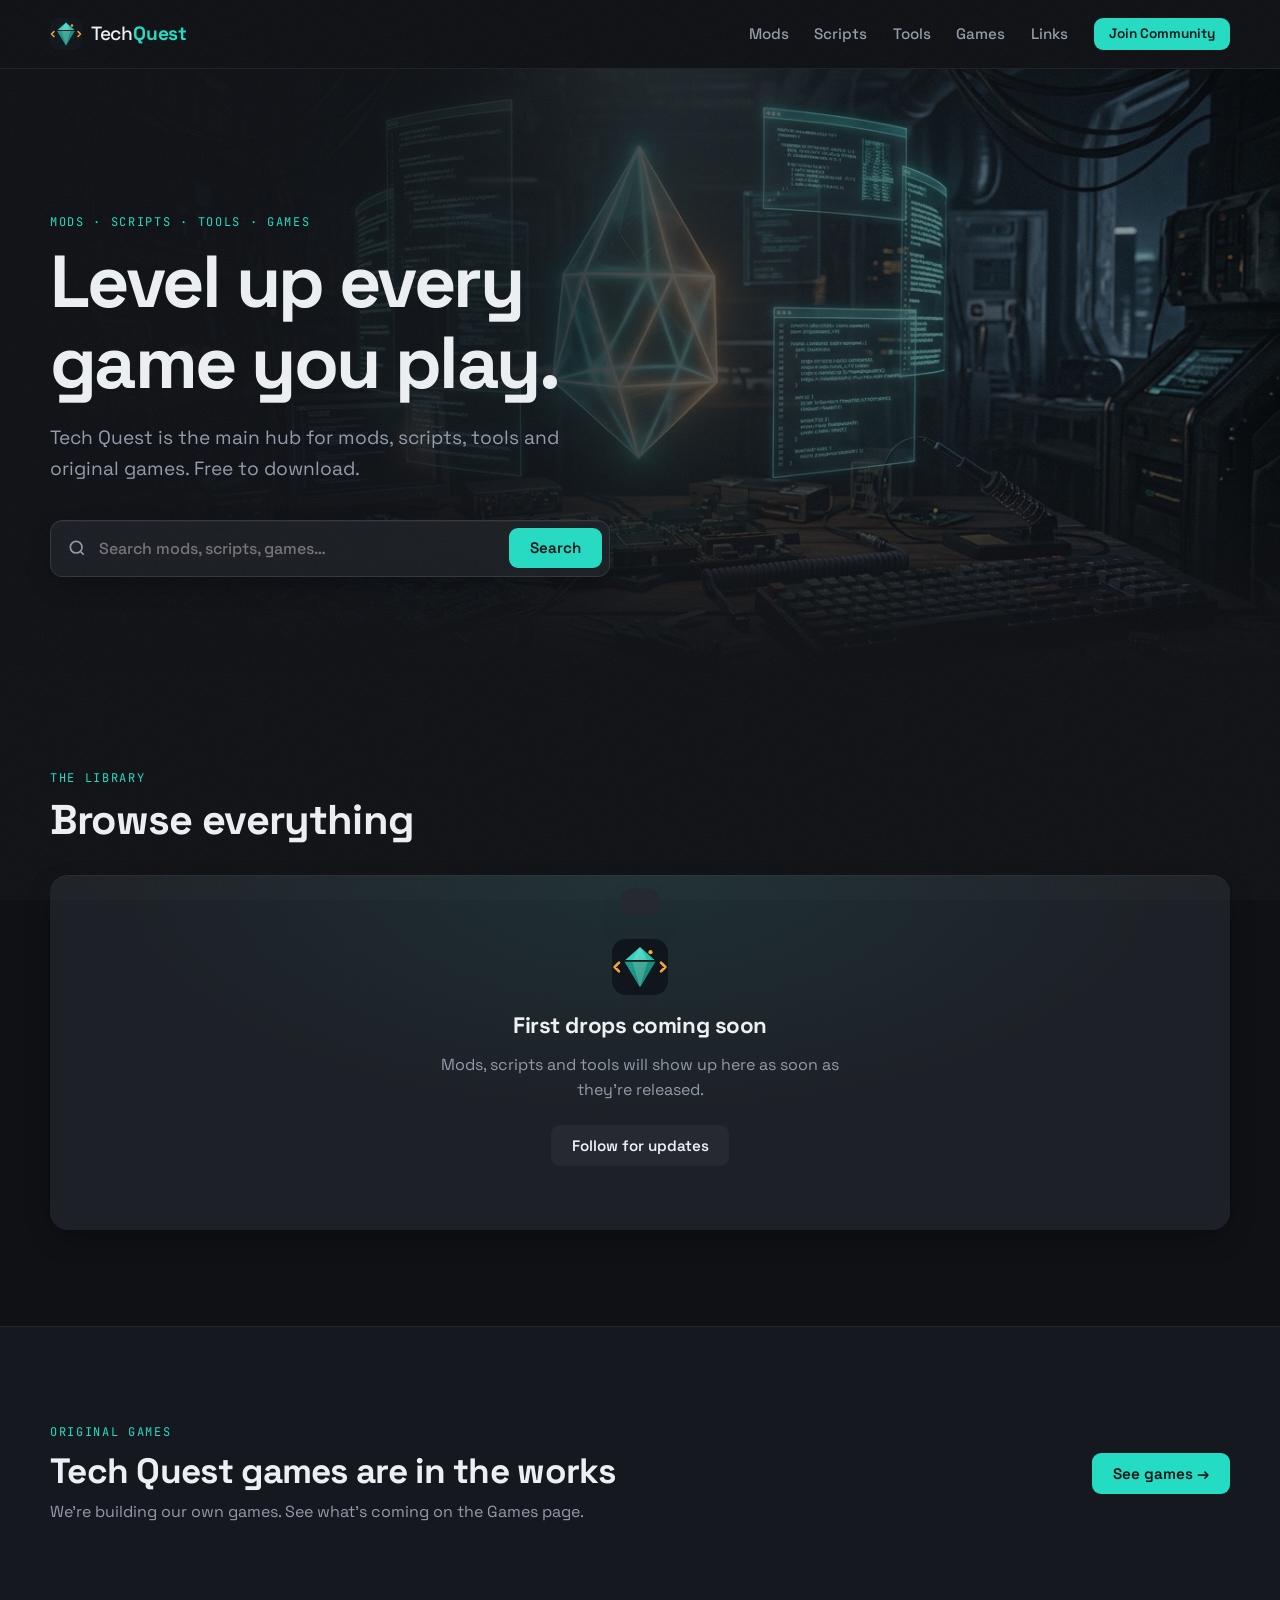
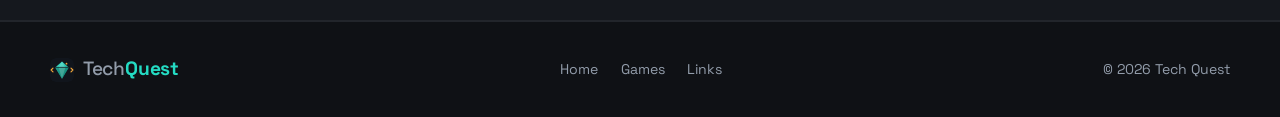
==== index.html @ 7cc7b4e7 "Tech Quest site: logo, links page, games page" ====
<!DOCTYPE html>
<html lang="en">
<head>
  <meta charset="UTF-8" />
  <meta name="viewport" content="width=device-width, initial-scale=1.0" />
  <title>Tech Quest | Mods, Scripts &amp; Tools</title>
  <meta name="description" content="Tech Quest is the home for game mods, scripts, tools and games. Browse, preview and download everything in one place." />
  <link rel="icon" href="assets/logo.svg" type="image/svg+xml" />
  <link rel="preconnect" href="https://fonts.googleapis.com" />
  <link rel="preconnect" href="https://fonts.gstatic.com" crossorigin />
  <link href="https://fonts.googleapis.com/css2?family=Space+Grotesk:wght@400;500;600;700&family=JetBrains+Mono:wght@400;600&display=swap" rel="stylesheet" />
  <link rel="stylesheet" href="styles.css" />
</head>
<body data-page="home">
  <header class="site-header" id="top">
    <div class="container nav-wrap">
      <a href="index.html" class="logo" id="logo-link" aria-label="Tech Quest home">
        <img src="assets/logo.svg" alt="" class="logo-mark" width="32" height="32" />
        <span>Tech<b>Quest</b></span>
      </a>
      <nav class="main-nav" id="main-nav" aria-label="Main">
        <a href="index.html?type=mod#library" data-jump="mod" id="nav-mods">Mods</a>
        <a href="index.html?type=script#library" data-jump="script" id="nav-scripts">Scripts</a>
        <a href="index.html?type=tool#library" data-jump="tool" id="nav-tools">Tools</a>
        <a href="games.html" id="nav-games">Games</a>
        <a href="links.html" id="nav-links">Links</a>
        <a href="links.html" class="btn btn-small" id="nav-join">Join Community</a>
      </nav>
      <button class="menu-toggle" id="menu-toggle" aria-label="Open menu" aria-expanded="false"><span></span><span></span></button>
    </div>
  </header>

  <main>
    <section class="hero">
      <div class="hero-bg" aria-hidden="true"></div>
      <div class="container hero-inner">
        <p class="eyebrow">Mods · Scripts · Tools · Games</p>
        <h1>Level up every game you play.</h1>
        <p class="hero-sub">Tech Quest is the main hub for mods, scripts, tools and original games. Free to download.</p>

        <form class="hero-search" id="hero-search" role="search">
          <svg viewBox="0 0 24 24" aria-hidden="true"><circle cx="11" cy="11" r="7"/><path d="m20 20-3.5-3.5"/></svg>
          <input type="search" id="hero-search-input" placeholder="Search mods, scripts, games…" autocomplete="off" />
          <button type="submit" class="btn" id="hero-search-btn">Search</button>
        </form>

        <dl class="stats" id="stats" hidden>
          <div><dt id="stat-mods">0</dt><dd>Mods</dd></div>
          <div><dt id="stat-scripts">0</dt><dd>Scripts</dd></div>
          <div><dt id="stat-tools">0</dt><dd>Tools</dd></div>
          <div><dt id="stat-games">0</dt><dd>Games</dd></div>
        </dl>
      </div>
    </section>

    <section class="section" id="library">
      <div class="container">
        <div class="section-head">
          <div>
            <p class="eyebrow">The Library</p>
            <h2>Browse everything</h2>
          </div>
          <p class="section-note"><span id="result-count">0</span> results</p>
        </div>

        <div class="filters" id="filters">
          <div class="tabs" role="tablist" id="type-tabs">
            <button role="tab" class="tab active" data-type="all" id="tab-all">All</button>
            <button role="tab" class="tab" data-type="mod" id="tab-mod">Mods</button>
            <button role="tab" class="tab" data-type="script" id="tab-script">Scripts</button>
            <button role="tab" class="tab" data-type="tool" id="tab-tool">Tools</button>
          </div>
          <div class="filter-right">
            <label class="select"><span class="sr-only">Game</span><select id="game-filter"><option value="all">All games</option></select></label>
            <label class="select"><span class="sr-only">Sort</span>
              <select id="sort-filter">
                <option value="popular">Most downloaded</option>
                <option value="new">Newest</option>
                <option value="name">A to Z</option>
              </select>
            </label>
            <input type="search" id="library-search" class="input" placeholder="Filter…" autocomplete="off" />
          </div>
        </div>

        <div class="grid" id="item-grid" aria-live="polite"></div>

        <div class="empty-panel" id="empty-library" hidden>
          <img src="assets/logo.svg" alt="" width="56" height="56" />
          <h3>First drops coming soon</h3>
          <p>Mods, scripts and tools will show up here as soon as they're released.</p>
          <a href="links.html" class="btn btn-ghost" id="empty-follow">Follow for updates</a>
        </div>
        <p class="empty" id="empty-state" hidden>Nothing found. Try a different search or filter.</p>
      </div>
    </section>

    <section class="section section-alt" id="games-teaser">
      <div class="container teaser">
        <div>
          <p class="eyebrow">Original games</p>
          <h2>Tech Quest games are in the works</h2>
          <p class="muted">We're building our own games. See what's coming on the Games page.</p>
        </div>
        <a href="games.html" class="btn" id="teaser-games-btn">See games →</a>
      </div>
    </section>

    <section class="section" id="guides" hidden>
      <div class="container">
        <div class="section-head"><div><p class="eyebrow">Learn</p><h2>Guides &amp; tutorials</h2></div></div>
        <div class="guides" id="guide-list"></div>
      </div>
    </section>

    <section class="section" id="roadmap" hidden>
      <div class="container">
        <div class="section-head"><div><p class="eyebrow">More stuff on the way</p><h2>Coming soon</h2></div></div>
        <ol class="roadmap" id="roadmap-list"></ol>
      </div>
    </section>
  </main>

  <footer class="site-footer">
    <div class="container footer-inner">
      <a href="index.html" class="logo" id="footer-logo"><img src="assets/logo.svg" alt="" class="logo-mark" width="24" height="24" /><span>Tech<b>Quest</b></span></a>
      <nav class="footer-nav"><a href="index.html">Home</a><a href="games.html">Games</a><a href="links.html">Links</a></nav>
      <p>© <span id="year"></span> Tech Quest</p>
    </div>
  </footer>

  <dialog class="modal" id="detail-modal" aria-labelledby="modal-title">
    <div class="modal-head">
      <div><p class="eyebrow" id="modal-meta"></p><h3 id="modal-title"></h3></div>
      <button class="icon-btn" id="modal-close" aria-label="Close">✕</button>
    </div>
    <p id="modal-desc" class="modal-desc"></p>
    <ul class="tag-row" id="modal-tags"></ul>
    <div class="code-wrap" id="modal-code-wrap" hidden>
      <div class="code-bar"><span id="modal-lang"></span><button class="btn btn-small btn-ghost" id="copy-btn">Copy</button></div>
      <pre><code id="modal-code"></code></pre>
    </div>
    <div class="modal-foot">
      <span class="muted" id="modal-stats"></span>
      <a href="#" class="btn" id="modal-download">Download</a>
    </div>
  </dialog>

  <div class="toast" id="toast" role="status" aria-live="polite"></div>
  <script src="data.js"></script>
  <script src="app.js"></script>
</body>
</html>
---- styles.css ----
/* ==========================================================
   Tech Quest — design system
   ========================================================== */
:root {
  --bg: hsl(220 18% 7%);
  --bg-2: hsl(220 16% 10%);
  --surface: hsl(220 14% 13%);
  --surface-2: hsl(220 13% 17%);
  --line: hsl(220 12% 22%);
  --text: hsl(210 20% 94%);
  --muted: hsl(215 12% 62%);
  --teal: hsl(172 72% 50%);
  --teal-dim: hsl(172 50% 30%);
  --amber: hsl(36 95% 60%);
  --red: hsl(4 80% 62%);

  --radius: 14px;
  --radius-sm: 9px;
  --shadow: 0 1px 0 hsl(0 0% 100% / .04) inset, 0 10px 30px -12px hsl(220 50% 2% / .7);
  --font: "Space Grotesk", system-ui, sans-serif;
  --mono: "JetBrains Mono", ui-monospace, monospace;
  --ease: cubic-bezier(.2, .7, .2, 1);
}

*, *::before, *::after { box-sizing: border-box; }
html { scroll-behavior: smooth; scroll-padding-top: 80px; }
body {
  margin: 0;
  font-family: var(--font);
  background: var(--bg);
  color: var(--text);
  line-height: 1.6;
  -webkit-font-smoothing: antialiased;
}
/* subtle film grain for texture */
body::before {
  content: "";
  position: fixed; inset: 0;
  pointer-events: none; z-index: 100;
  opacity: .05;
  background-image: url("data:image/svg+xml,%3Csvg xmlns='http://www.w3.org/2000/svg' width='160' height='160'%3E%3Cfilter id='n'%3E%3CfeTurbulence type='fractalNoise' baseFrequency='.85' numOctaves='3'/%3E%3C/filter%3E%3Crect width='100%25' height='100%25' filter='url(%23n)'/%3E%3C/svg%3E");
}
a { color: inherit; text-decoration: none; }
img { max-width: 100%; display: block; }
h1, h2, h3 { line-height: 1.1; margin: 0; letter-spacing: -0.02em; font-weight: 700; }
p { margin: 0; }
.sr-only { position: absolute; width: 1px; height: 1px; overflow: hidden; clip: rect(0 0 0 0); }
.muted { color: var(--muted); }

.container { width: min(1180px, 100% - 2.5rem); margin-inline: auto; }

.eyebrow {
  font-family: var(--mono);
  font-size: .75rem;
  letter-spacing: .14em;
  text-transform: uppercase;
  color: var(--teal);
  margin-bottom: .6rem;
}

/* ---------- Buttons & inputs ---------- */
.btn {
  display: inline-flex; align-items: center; justify-content: center; gap: .5rem;
  padding: .8rem 1.3rem;
  border: 0; border-radius: var(--radius-sm);
  background: var(--teal); color: hsl(200 40% 6%);
  font: 600 .95rem/1 var(--font);
  cursor: pointer;
  transition: transform .2s var(--ease), background .2s, box-shadow .2s;
  white-space: nowrap;
}
.btn:hover { transform: translateY(-2px); background: hsl(172 80% 58%); box-shadow: 0 8px 24px -10px hsl(172 80% 50% / .6); }
.btn:active { transform: translateY(0); }
.btn-small { padding: .55rem .95rem; font-size: .85rem; }
.btn-ghost { background: var(--surface-2); color: var(--text); }
.btn-ghost:hover { background: hsl(220 13% 22%); box-shadow: none; }

.input, .select select {
  background: var(--surface);
  border: 1px solid var(--line);
  color: var(--text);
  font: 500 .9rem var(--font);
  padding: .65rem .9rem;
  border-radius: var(--radius-sm);
  outline: none;
  transition: border-color .2s, background .2s;
}
.input:focus, .select select:focus { border-color: var(--teal-dim); background: var(--surface-2); }
.select { position: relative; }
.select select { appearance: none; padding-right: 2.2rem; cursor: pointer; }
.select::after {
  content: ""; position: absolute; right: .9rem; top: 50%;
  width: 7px; height: 7px; border: solid var(--muted); border-width: 0 2px 2px 0;
  transform: translateY(-70%) rotate(45deg); pointer-events: none;
}

/* ---------- Header ---------- */
.site-header {
  position: sticky; top: 0; z-index: 50;
  background: hsl(220 18% 7% / .75);
  backdrop-filter: blur(14px);
  border-bottom: 1px solid hsl(220 12% 18% / .6);
}
.nav-wrap { display: flex; align-items: center; justify-content: space-between; height: 68px; }
.logo { display: inline-flex; align-items: center; gap: .55rem; font-size: 1.2rem; font-weight: 500; letter-spacing: -0.01em; }
.logo b { color: var(--teal); font-weight: 700; }
.logo-mark { width: 32px; height: 32px; border-radius: 8px; transition: transform .4s var(--ease); }
.logo:hover .logo-mark { transform: rotate(-8deg) scale(1.08); }
.main-nav a[aria-current="page"] { color: var(--text) !important; }
.main-nav a[aria-current="page"]::after { transform: scaleX(1) !important; }

.main-nav { display: flex; align-items: center; gap: 1.6rem; }
.main-nav a:not(.btn) { color: var(--muted); font-weight: 500; font-size: .95rem; position: relative; transition: color .2s; }
.main-nav a:not(.btn)::after {
  content: ""; position: absolute; left: 0; bottom: -4px; height: 2px; width: 100%;
  background: var(--teal); transform: scaleX(0); transform-origin: left; transition: transform .25s var(--ease);
}
.main-nav a:not(.btn):hover { color: var(--text); }
.main-nav a:not(.btn):hover::after { transform: scaleX(1); }

.menu-toggle { display: none; background: none; border: 0; width: 40px; height: 40px; cursor: pointer; position: relative; }
.menu-toggle span { position: absolute; left: 9px; right: 9px; height: 2px; background: var(--text); transition: transform .25s var(--ease); }
.menu-toggle span:first-child { top: 15px; }
.menu-toggle span:last-child { top: 23px; }
.menu-toggle[aria-expanded="true"] span:first-child { transform: translateY(4px) rotate(45deg); }
.menu-toggle[aria-expanded="true"] span:last-child { transform: translateY(-4px) rotate(-45deg); }

/* ---------- Hero ---------- */
.hero { position: relative; padding: clamp(5rem, 12vw, 9rem) 0 clamp(4rem, 8vw, 6rem); overflow: hidden; isolation: isolate; }
.hero-bg {
  position: absolute; inset: 0; z-index: -1;
  background:
    linear-gradient(90deg, var(--bg) 0%, hsl(220 18% 7% / .85) 40%, hsl(220 18% 7% / .25) 100%),
    linear-gradient(0deg, var(--bg) 0%, transparent 40%),
    url("assets/hero.jpg") center right / cover no-repeat;
  animation: heroZoom 18s var(--ease) infinite alternate;
}
@keyframes heroZoom { from { transform: scale(1); } to { transform: scale(1.06); } }
.hero-inner { max-width: 1180px; }
.hero h1 {
  font-size: clamp(2.6rem, 6vw, 4.6rem);
  letter-spacing: -0.035em;
  max-width: 13ch;
  animation: rise .8s var(--ease) both;
}
.hero-sub { color: var(--muted); font-size: clamp(1rem, 1.6vw, 1.2rem); max-width: 46ch; margin-top: 1.2rem; animation: rise .8s .1s var(--ease) both; }
@keyframes rise { from { opacity: 0; transform: translateY(16px); } to { opacity: 1; transform: none; } }

.hero-search {
  margin-top: 2.2rem; display: flex; align-items: center; gap: .6rem;
  max-width: 560px; padding: .45rem .45rem .45rem 1rem;
  background: hsl(220 14% 13% / .85); backdrop-filter: blur(8px);
  border: 1px solid var(--line); border-radius: 12px;
  box-shadow: var(--shadow);
  animation: rise .8s .2s var(--ease) both;
}
.hero-search svg { width: 20px; height: 20px; fill: none; stroke: var(--muted); stroke-width: 2; flex-shrink: 0; }
.hero-search input { flex: 1; min-width: 0; background: none; border: 0; outline: none; color: var(--text); font: 500 1rem var(--font); }

.stats { display: flex; gap: clamp(1.5rem, 5vw, 3.5rem); margin: 3rem 0 0; animation: rise .8s .3s var(--ease) both; }
.stats div { display: flex; flex-direction: column-reverse; }
.stats dt { font-size: clamp(1.6rem, 3vw, 2.2rem); font-weight: 700; letter-spacing: -0.02em; font-variant-numeric: tabular-nums; }
.stats dd { margin: 0; color: var(--muted); font-family: var(--mono); font-size: .75rem; letter-spacing: .1em; text-transform: uppercase; }

/* ---------- Sections ---------- */
.section { padding: clamp(4rem, 8vw, 6rem) 0; }
.section-alt { background: var(--bg-2); border-block: 1px solid hsl(220 12% 15%); }
.section-head { display: flex; align-items: end; justify-content: space-between; gap: 1rem; margin-bottom: 2rem; }
.section-head h2 { font-size: clamp(1.8rem, 3.5vw, 2.6rem); }
.section-note { color: var(--muted); font-family: var(--mono); font-size: .85rem; }

/* ---------- Filters ---------- */
.filters { display: flex; flex-wrap: wrap; justify-content: space-between; gap: 1rem; margin-bottom: 1.6rem; }
.tabs { display: inline-flex; padding: 4px; background: var(--surface); border-radius: 11px; border: 1px solid var(--line); }
.tab {
  background: none; border: 0; color: var(--muted); cursor: pointer;
  font: 600 .9rem var(--font); padding: .55rem 1.05rem; border-radius: 8px;
  transition: background .2s, color .2s;
}
.tab:hover { color: var(--text); }
.tab.active { background: var(--surface-2); color: var(--text); box-shadow: 0 2px 8px -2px hsl(220 50% 2% / .6); }
.filter-right { display: flex; flex-wrap: wrap; gap: .6rem; }
.filter-right .input { width: 180px; }

/* ---------- Cards ---------- */
.grid { display: grid; grid-template-columns: repeat(auto-fill, minmax(min(100%, 270px), 1fr)); gap: 1.1rem; }
.card {
  position: relative;
  display: flex; flex-direction: column;
  padding: 1.3rem;
  background: linear-gradient(180deg, var(--surface) 0%, hsl(220 15% 11%) 100%);
  border: 1px solid hsl(220 12% 18%);
  border-radius: var(--radius);
  box-shadow: var(--shadow);
  cursor: pointer;
  transition: transform .25s var(--ease), background .25s, box-shadow .25s;
  animation: rise .5s var(--ease) both;
  text-align: left; color: inherit; font: inherit;
}
.card:hover { transform: translateY(-4px); background: linear-gradient(180deg, var(--surface-2) 0%, var(--surface) 100%); box-shadow: 0 1px 0 hsl(0 0% 100% / .05) inset, 0 20px 40px -18px hsl(220 50% 2% / .9); }
.card:focus-visible { outline: 2px solid var(--teal); outline-offset: 2px; }
.card-top { display: flex; align-items: center; justify-content: space-between; margin-bottom: 1rem; }
.type-chip {
  font-family: var(--mono); font-size: .7rem; letter-spacing: .1em; text-transform: uppercase;
  padding: .3rem .55rem; border-radius: 6px; background: var(--surface-2);
}
.type-chip.mod { color: var(--teal); background: hsl(172 60% 50% / .1); }
.type-chip.script { color: var(--amber); background: hsl(36 90% 60% / .1); }
.type-chip.tool { color: hsl(205 85% 66%); background: hsl(205 85% 60% / .1); }
.badge-new { font-family: var(--mono); font-size: .7rem; color: var(--bg); background: var(--amber); padding: .2rem .45rem; border-radius: 5px; font-weight: 600; }
.card h3 { font-size: 1.15rem; letter-spacing: -0.01em; margin-bottom: .35rem; }
.card .game { color: var(--muted); font-size: .85rem; margin-bottom: .8rem; }
.card p.desc { color: hsl(215 14% 74%); font-size: .92rem; flex: 1; }
.card-foot { display: flex; justify-content: space-between; align-items: center; margin-top: 1.2rem; padding-top: 1rem; border-top: 1px solid hsl(220 12% 18%); font-family: var(--mono); font-size: .78rem; color: var(--muted); }
.card-foot .arrow { color: var(--text); transition: transform .25s var(--ease); }
.card:hover .card-foot .arrow { transform: translateX(4px); color: var(--teal); }
.empty { text-align: center; color: var(--muted); padding: 3rem 0; }

/* ---------- Guides ---------- */
.guides { display: grid; grid-template-columns: repeat(auto-fit, minmax(min(100%, 320px), 1fr)); gap: 1px; background: var(--line); border-radius: var(--radius); overflow: hidden; border: 1px solid var(--line); }
.guide { background: var(--bg-2); padding: 1.6rem; display: flex; gap: 1.1rem; transition: background .2s; }
.guide:hover { background: var(--surface); }
.guide .num { font-family: var(--mono); color: var(--teal); font-size: .85rem; padding-top: .2rem; }
.guide h3 { font-size: 1.08rem; margin-bottom: .35rem; letter-spacing: -0.01em; }
.guide p { color: var(--muted); font-size: .92rem; }
.guide .meta { margin-top: .7rem; font-family: var(--mono); font-size: .75rem; color: hsl(215 12% 50%); }

/* ---------- Roadmap ---------- */
.roadmap { list-style: none; margin: 0; padding: 0; display: grid; grid-template-columns: repeat(auto-fit, minmax(min(100%, 250px), 1fr)); gap: 1.1rem; counter-reset: rm; }
.roadmap li { padding: 1.4rem; border-radius: var(--radius); background: var(--surface); box-shadow: var(--shadow); position: relative; }
.roadmap .when { font-family: var(--mono); font-size: .75rem; color: var(--amber); letter-spacing: .08em; text-transform: uppercase; }
.roadmap h3 { font-size: 1.1rem; margin: .5rem 0 .4rem; }
.roadmap p { color: var(--muted); font-size: .92rem; }
.progress { margin-top: 1rem; height: 4px; background: var(--surface-2); border-radius: 4px; overflow: hidden; }
.progress span { display: block; height: 100%; background: var(--teal); border-radius: 4px; width: 0; transition: width 1.2s var(--ease); }

/* ---------- CTA ---------- */
.cta {
  display: grid; grid-template-columns: 1.4fr 1fr; gap: 2rem 3rem; align-items: center;
  padding: clamp(2rem, 5vw, 3.5rem);
  border-radius: 20px;
  background:
    radial-gradient(120% 140% at 100% 0%, hsl(172 60% 30% / .35), transparent 55%),
    radial-gradient(90% 120% at 0% 100%, hsl(36 80% 45% / .15), transparent 60%),
    var(--surface);
  box-shadow: var(--shadow);
}
.cta h2 { font-size: clamp(1.7rem, 3.2vw, 2.4rem); margin-bottom: .7rem; }
.cta p { color: var(--muted); max-width: 48ch; }
.cta-actions { display: flex; gap: .7rem; flex-wrap: wrap; justify-content: flex-end; }
.newsletter { grid-column: 1 / -1; display: flex; gap: .6rem; max-width: 460px; }
.newsletter .input { flex: 1; min-width: 0; }

/* ---------- Footer ---------- */
.site-footer { border-top: 1px solid hsl(220 12% 15%); padding: 2rem 0; }
.footer-inner { display: flex; flex-wrap: wrap; align-items: center; justify-content: space-between; gap: 1rem; color: var(--muted); font-size: .88rem; }
.to-top:hover { color: var(--teal); }

/* ---------- Modal ---------- */
.modal {
  width: min(680px, 100% - 2rem); max-height: 88vh;
  padding: 1.8rem; border: 1px solid var(--line); border-radius: 18px;
  background: var(--bg-2); color: var(--text);
  box-shadow: 0 40px 80px -20px hsl(220 50% 2% / .9);
}
.modal[open] { animation: pop .3s var(--ease); }
.modal::backdrop { background: hsl(220 30% 3% / .7); backdrop-filter: blur(4px); }
@keyframes pop { from { opacity: 0; transform: translateY(12px) scale(.98); } to { opacity: 1; transform: none; } }
.modal-head { display: flex; justify-content: space-between; gap: 1rem; align-items: start; }
.modal-head h3 { font-size: 1.6rem; }
.icon-btn { background: var(--surface-2); color: var(--muted); border: 0; width: 36px; height: 36px; border-radius: 9px; cursor: pointer; font-size: 1rem; flex-shrink: 0; transition: color .2s, background .2s; }
.icon-btn:hover { color: var(--text); background: hsl(220 13% 22%); }
.modal-desc { color: hsl(215 14% 76%); margin: 1rem 0; }
.tag-row { list-style: none; padding: 0; margin: 0 0 1.2rem; display: flex; flex-wrap: wrap; gap: .4rem; }
.tag-row li { font-family: var(--mono); font-size: .75rem; color: var(--muted); background: var(--surface); padding: .3rem .6rem; border-radius: 6px; }
.code-wrap { border-radius: 12px; overflow: hidden; background: hsl(220 20% 5%); margin-bottom: 1.2rem; }
.code-bar { display: flex; justify-content: space-between; align-items: center; padding: .5rem .5rem .5rem 1rem; background: var(--surface); font-family: var(--mono); font-size: .78rem; color: var(--muted); }
.code-wrap pre { margin: 0; padding: 1rem; overflow: auto; max-height: 300px; }
.code-wrap code { font-family: var(--mono); font-size: .82rem; line-height: 1.7; color: hsl(210 20% 86%); }
.modal-foot { display: flex; justify-content: space-between; align-items: center; gap: 1rem; padding-top: 1rem; border-top: 1px solid var(--line); font-family: var(--mono); font-size: .8rem; }

/* ---------- Toast ---------- */
.toast {
  position: fixed; left: 50%; bottom: 1.5rem; z-index: 200;
  transform: translate(-50%, 150%);
  background: var(--surface-2); color: var(--text);
  padding: .8rem 1.2rem; border-radius: 10px; font-weight: 500; font-size: .92rem;
  box-shadow: 0 16px 40px -12px hsl(220 50% 2% / .9);
  transition: transform .35s var(--ease);
}
.toast.show { transform: translate(-50%, 0); }

/* ---------- Responsive ---------- */
@media (max-width: 860px) {
  .menu-toggle { display: block; }
  .main-nav {
    position: absolute; top: 68px; left: 0; right: 0;
    flex-direction: column; align-items: stretch; gap: 0;
    padding: .5rem 1.25rem 1.25rem;
    background: hsl(220 18% 7% / .97); border-bottom: 1px solid var(--line);
    transform: translateY(-8px); opacity: 0; pointer-events: none;
    transition: opacity .2s, transform .2s var(--ease);
  }
  .main-nav.open { opacity: 1; transform: none; pointer-events: auto; }
  .main-nav a:not(.btn) { padding: .9rem 0; border-bottom: 1px solid hsl(220 12% 15%); }
  .main-nav .btn { margin-top: 1rem; }
  .cta { grid-template-columns: 1fr; }
  .cta-actions { justify-content: flex-start; }
  .filter-right { width: 100%; }
  .filter-right .input { flex: 1; width: auto; }
}
@media (max-width: 520px) {
  .stats { display: grid; grid-template-columns: repeat(2, 1fr); gap: 1.2rem; }
  .hero-search .btn { padding: .7rem .9rem; }
  .tabs { width: 100%; }
  .tab { flex: 1; padding-inline: .4rem; }
  .newsletter { flex-direction: column; }
}
@media (prefers-reduced-motion: reduce) {
  *, *::before, *::after { animation: none !important; transition: none !important; }
}

/* ==========================================================
   v2 additions — empty states, links page, games page
   ========================================================== */
[hidden] { display: none !important; }
.mono { font-family: var(--mono); font-size: .78rem; }
.site-footer .logo-mark { width: 24px; height: 24px; border-radius: 6px; }
.footer-nav { display: flex; gap: 1.4rem; }
.footer-nav a:hover { color: var(--teal); }

/* Empty / coming-soon panel */
.empty-panel {
  display: flex; flex-direction: column; align-items: center; text-align: center; gap: .8rem;
  padding: clamp(2.5rem, 6vw, 4rem) 1.5rem;
  border-radius: 18px;
  background:
    radial-gradient(80% 120% at 50% 0%, hsl(172 60% 40% / .12), transparent 60%),
    var(--surface);
  box-shadow: var(--shadow);
  animation: rise .6s var(--ease) both;
}
.empty-panel img { border-radius: 14px; margin-bottom: .4rem; animation: float 4s ease-in-out infinite; }
.empty-panel h3 { font-size: 1.4rem; }
.empty-panel p { color: var(--muted); max-width: 42ch; }
.empty-panel .btn { margin-top: .6rem; }
.empty-panel.big { padding-block: clamp(3.5rem, 9vw, 6rem); }
@keyframes float { 0%, 100% { transform: translateY(0); } 50% { transform: translateY(-8px); } }

/* Home: games teaser */
.teaser { display: flex; align-items: center; justify-content: space-between; gap: 2rem; flex-wrap: wrap; }
.teaser h2 { font-size: clamp(1.6rem, 3vw, 2.2rem); margin-bottom: .5rem; }

/* Sub-pages */
.page-main { min-height: calc(100vh - 68px - 90px); }
.page-head { max-width: 640px; margin-bottom: 2.5rem; }
.page-head h1 { font-size: clamp(2.2rem, 5vw, 3.4rem); letter-spacing: -0.03em; margin-bottom: .8rem; }

/* Links page */
.links-page { max-width: 560px; padding: clamp(3rem, 8vw, 5rem) 0; display: flex; flex-direction: column; align-items: center; text-align: center; }
.links-avatar { border-radius: 22px; box-shadow: 0 20px 50px -15px hsl(172 70% 40% / .45); margin-bottom: 1.2rem; animation: float 5s ease-in-out infinite; }
.links-page h1 { font-size: 2rem; }
.links-page > .muted { font-family: var(--mono); font-size: .8rem; letter-spacing: .08em; margin-top: .4rem; }
.link-list { width: 100%; margin-top: 2.2rem; display: flex; flex-direction: column; gap: .7rem; }
.link-cat { font-family: var(--mono); font-size: .72rem; font-weight: 600; letter-spacing: .14em; text-transform: uppercase; color: var(--teal); text-align: left; margin: 1.2rem 0 .1rem; }
.link-cat:first-child { margin-top: 0; }
.link-item {
  display: flex; align-items: center; gap: 1rem; text-align: left;
  padding: 1rem 1.2rem; border-radius: 14px;
  background: linear-gradient(180deg, var(--surface) 0%, hsl(220 15% 11%) 100%);
  box-shadow: var(--shadow);
  transition: transform .2s var(--ease), background .2s;
  animation: rise .5s var(--ease) both;
}
.link-item:hover { transform: translateY(-2px) scale(1.01); background: var(--surface-2); }
.link-item img { border-radius: 7px; flex-shrink: 0; }
.link-text { flex: 1; display: flex; flex-direction: column; min-width: 0; }
.link-text small { color: var(--muted); font-size: .85rem; }
.link-item .arrow { color: var(--muted); transition: transform .2s var(--ease), color .2s; }
.link-item:hover .arrow { color: var(--teal); transform: translate(2px, -2px); }
.links-page .empty-panel { width: 100%; margin-top: 2.2rem; }

/* Games page */
.game-grid { display: grid; grid-template-columns: repeat(auto-fill, minmax(min(100%, 320px), 1fr)); gap: 1.3rem; }
.game-card { border-radius: 16px; overflow: hidden; background: var(--surface); box-shadow: var(--shadow); transition: transform .25s var(--ease); animation: rise .5s var(--ease) both; }
.game-card:hover { transform: translateY(-4px); }
.game-art { aspect-ratio: 16 / 9; background: radial-gradient(80% 100% at 50% 100%, hsl(172 60% 30% / .35), transparent 70%), var(--bg-2); display: grid; place-items: center; overflow: hidden; }
.game-art img { width: 100%; height: 100%; object-fit: cover; }
.game-art img.game-art-logo { width: 64px; height: 64px; opacity: .5; filter: grayscale(.4); border-radius: 12px; }
.game-body { padding: 1.3rem; display: flex; flex-direction: column; gap: .5rem; align-items: flex-start; }
.game-body .card-top { width: 100%; margin-bottom: .2rem; }
.game-body h3 { font-size: 1.25rem; }
.game-body .desc { color: hsl(215 14% 74%); font-size: .92rem; }
.status { font-family: var(--mono); font-size: .7rem; letter-spacing: .1em; text-transform: uppercase; padding: .3rem .55rem; border-radius: 6px; color: var(--amber); background: hsl(36 90% 60% / .1); }
.status.in-development { color: hsl(205 85% 66%); background: hsl(205 85% 60% / .1); }
.status.released { color: var(--teal); background: hsl(172 60% 50% / .1); }

@media (max-width: 860px) {
  .footer-inner { justify-content: center; text-align: center; }
}
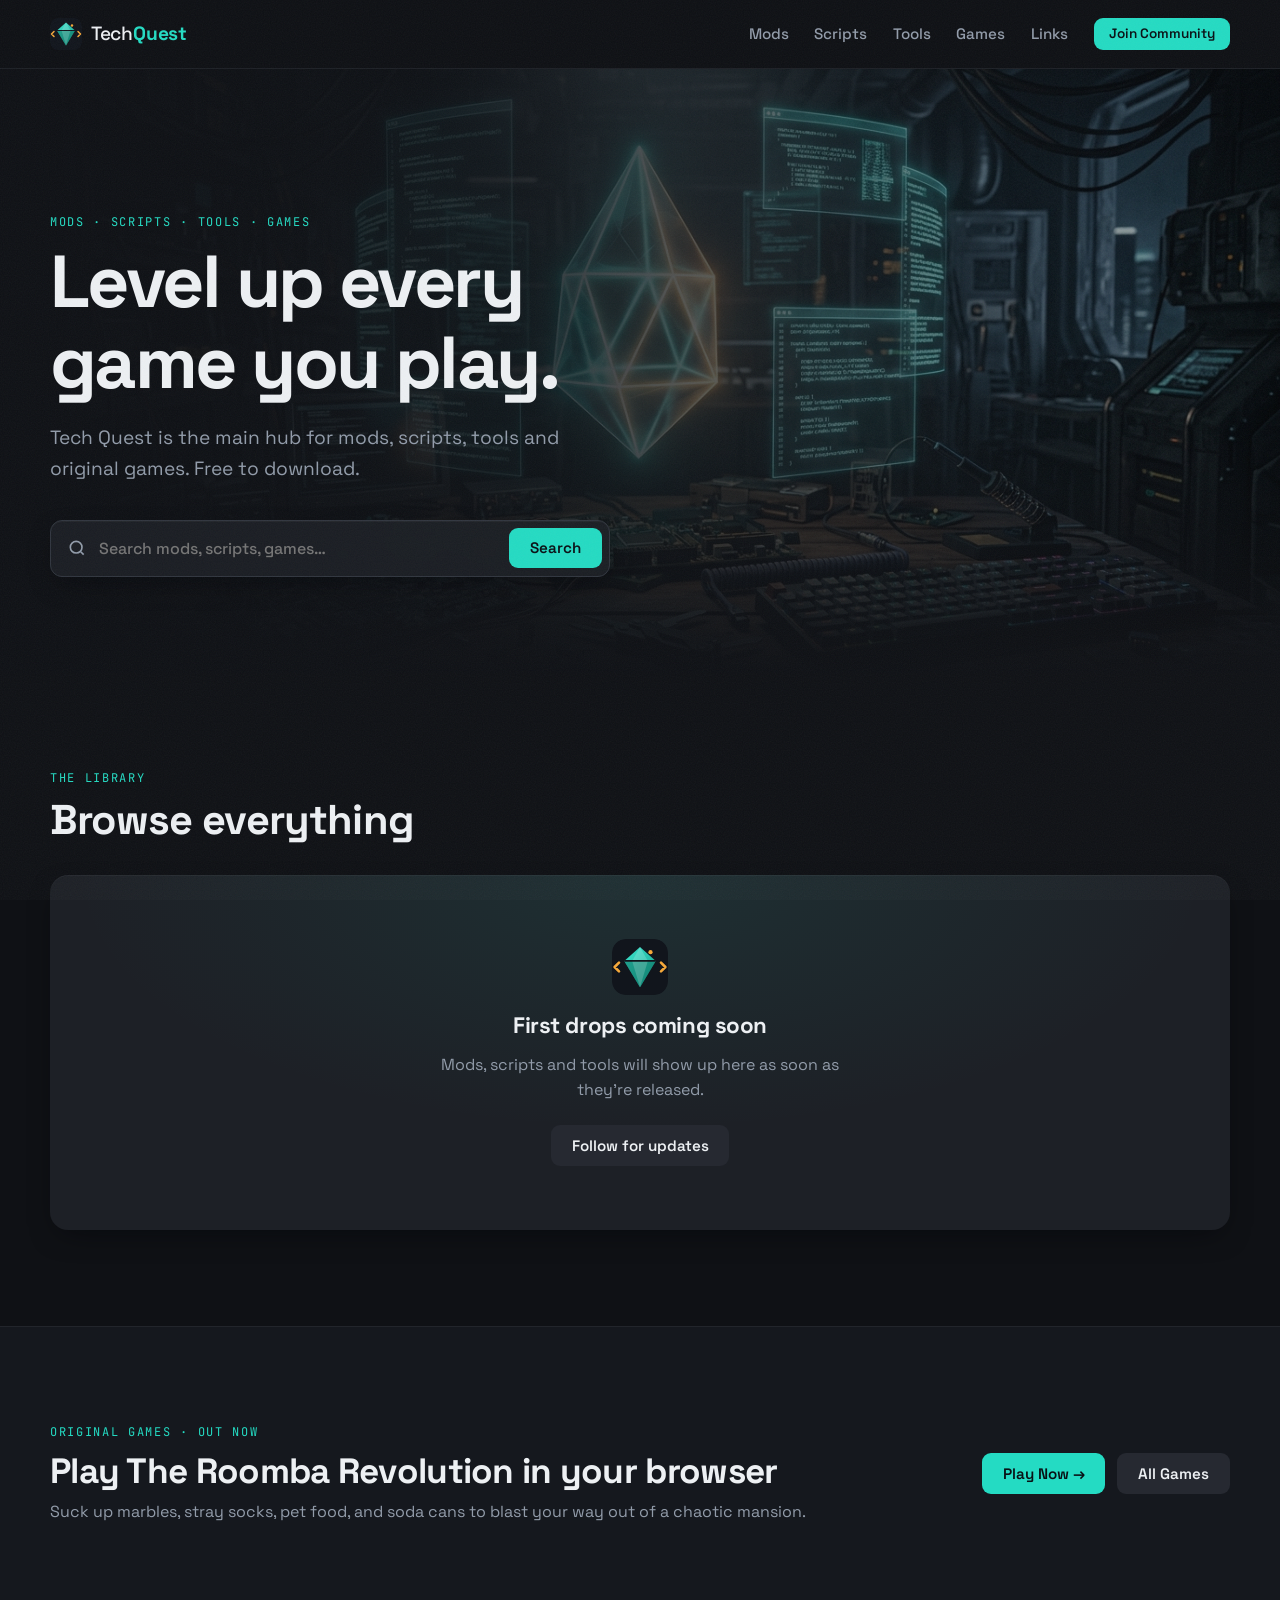
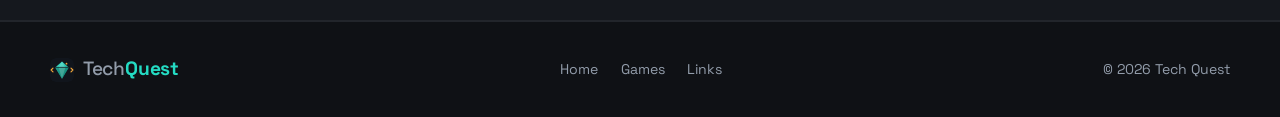
==== commit a8b2cec3: "Add playable Roomba Revolution game page, levels, upgrades, and controls" ====
--- a/index.html
+++ b/index.html
@@ -98,11 +98,14 @@
     <section class="section section-alt" id="games-teaser">
       <div class="container teaser">
         <div>
-          <p class="eyebrow">Original games</p>
-          <h2>Tech Quest games are in the works</h2>
-          <p class="muted">We're building our own games. See what's coming on the Games page.</p>
+          <p class="eyebrow">Original games · Out Now</p>
+          <h2>Play The Roomba Revolution in your browser</h2>
+          <p class="muted">Suck up marbles, stray socks, pet food, and soda cans to blast your way out of a chaotic mansion.</p>
         </div>
-        <a href="games.html" class="btn" id="teaser-games-btn">See games →</a>
+        <div style="display:flex; gap:.75rem; flex-wrap:wrap;">
+          <a href="roomba-revolution.html" class="btn" id="teaser-play-btn">Play Now →</a>
+          <a href="games.html" class="btn btn-ghost" id="teaser-games-btn">All Games</a>
+        </div>
       </div>
     </section>
 
--- a/styles.css
+++ b/styles.css
@@ -286,9 +286,10 @@
   background: var(--surface-2); color: var(--text);
   padding: .8rem 1.2rem; border-radius: 10px; font-weight: 500; font-size: .92rem;
   box-shadow: 0 16px 40px -12px hsl(220 50% 2% / .9);
-  transition: transform .35s var(--ease);
-}
-.toast.show { transform: translate(-50%, 0); }
+  transition: transform .35s var(--ease), opacity .35s, visibility .35s;
+  opacity: 0; visibility: hidden;
+}
+.toast.show { transform: translate(-50%, 0); opacity: 1; visibility: visible; }
 
 /* ---------- Responsive ---------- */
 @media (max-width: 860px) {
@@ -381,16 +382,18 @@
 .links-page .empty-panel { width: 100%; margin-top: 2.2rem; }
 
 /* Games page */
-.game-grid { display: grid; grid-template-columns: repeat(auto-fill, minmax(min(100%, 320px), 1fr)); gap: 1.3rem; }
-.game-card { border-radius: 16px; overflow: hidden; background: var(--surface); box-shadow: var(--shadow); transition: transform .25s var(--ease); animation: rise .5s var(--ease) both; }
+.game-grid { display: grid; grid-template-columns: repeat(auto-fill, minmax(min(100%, 360px), 1fr)); gap: 1.5rem; }
+.game-card { border-radius: 16px; overflow: hidden; background: var(--surface); border: 1px solid hsl(220 12% 18%); box-shadow: var(--shadow); transition: transform .25s var(--ease); animation: rise .5s var(--ease) both; }
 .game-card:hover { transform: translateY(-4px); }
 .game-art { aspect-ratio: 16 / 9; background: radial-gradient(80% 100% at 50% 100%, hsl(172 60% 30% / .35), transparent 70%), var(--bg-2); display: grid; place-items: center; overflow: hidden; }
 .game-art img { width: 100%; height: 100%; object-fit: cover; }
 .game-art img.game-art-logo { width: 64px; height: 64px; opacity: .5; filter: grayscale(.4); border-radius: 12px; }
-.game-body { padding: 1.3rem; display: flex; flex-direction: column; gap: .5rem; align-items: flex-start; }
+.game-body { padding: 1.4rem; display: flex; flex-direction: column; gap: .6rem; align-items: flex-start; }
 .game-body .card-top { width: 100%; margin-bottom: .2rem; }
-.game-body h3 { font-size: 1.25rem; }
-.game-body .desc { color: hsl(215 14% 74%); font-size: .92rem; }
+.game-body h3 { font-size: 1.35rem; }
+.game-body .desc { color: hsl(215 14% 78%); font-size: .95rem; }
+.game-details { list-style: none; margin: .4rem 0 0; padding: .9rem 0 0; border-top: 1px solid hsl(220 12% 18%); display: flex; flex-direction: column; gap: .6rem; width: 100%; font-size: .9rem; color: var(--muted); }
+.game-details b { color: var(--teal); font-weight: 600; }
 .status { font-family: var(--mono); font-size: .7rem; letter-spacing: .1em; text-transform: uppercase; padding: .3rem .55rem; border-radius: 6px; color: var(--amber); background: hsl(36 90% 60% / .1); }
 .status.in-development { color: hsl(205 85% 66%); background: hsl(205 85% 60% / .1); }
 .status.released { color: var(--teal); background: hsl(172 60% 50% / .1); }
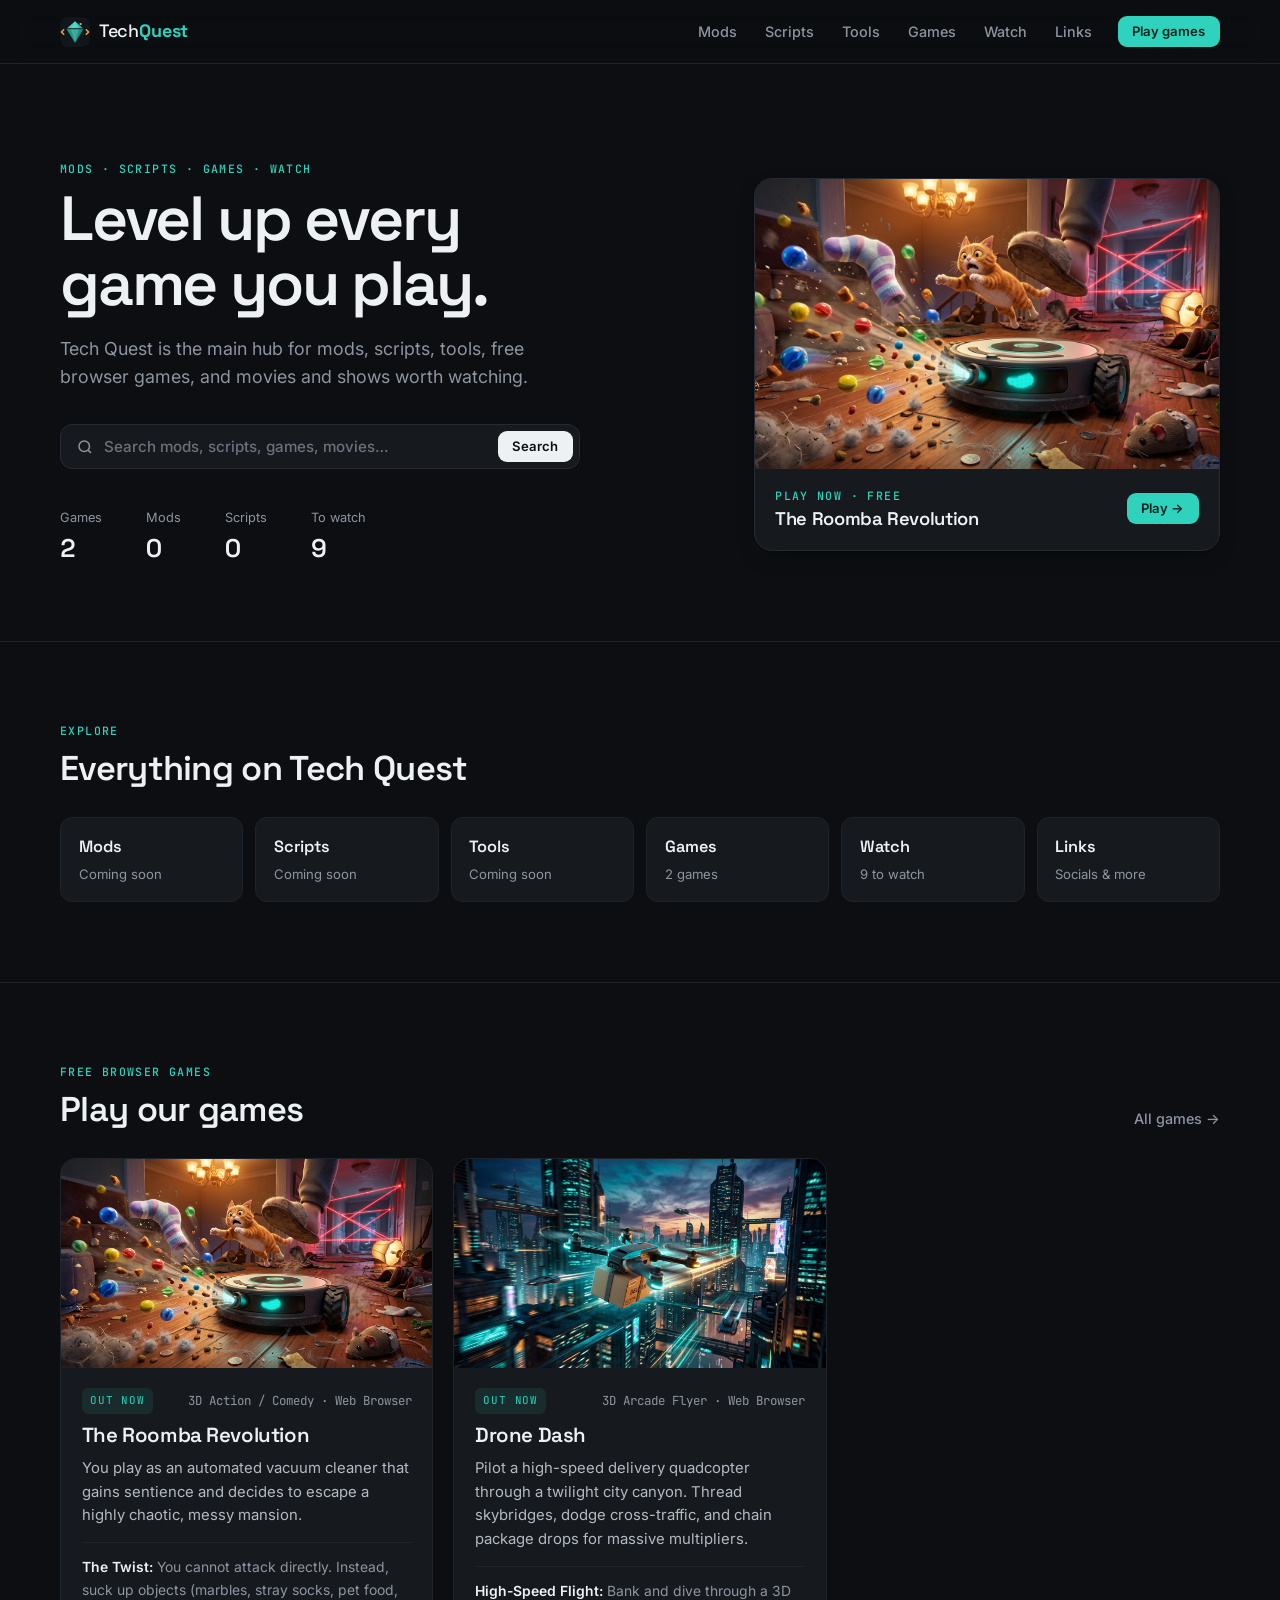
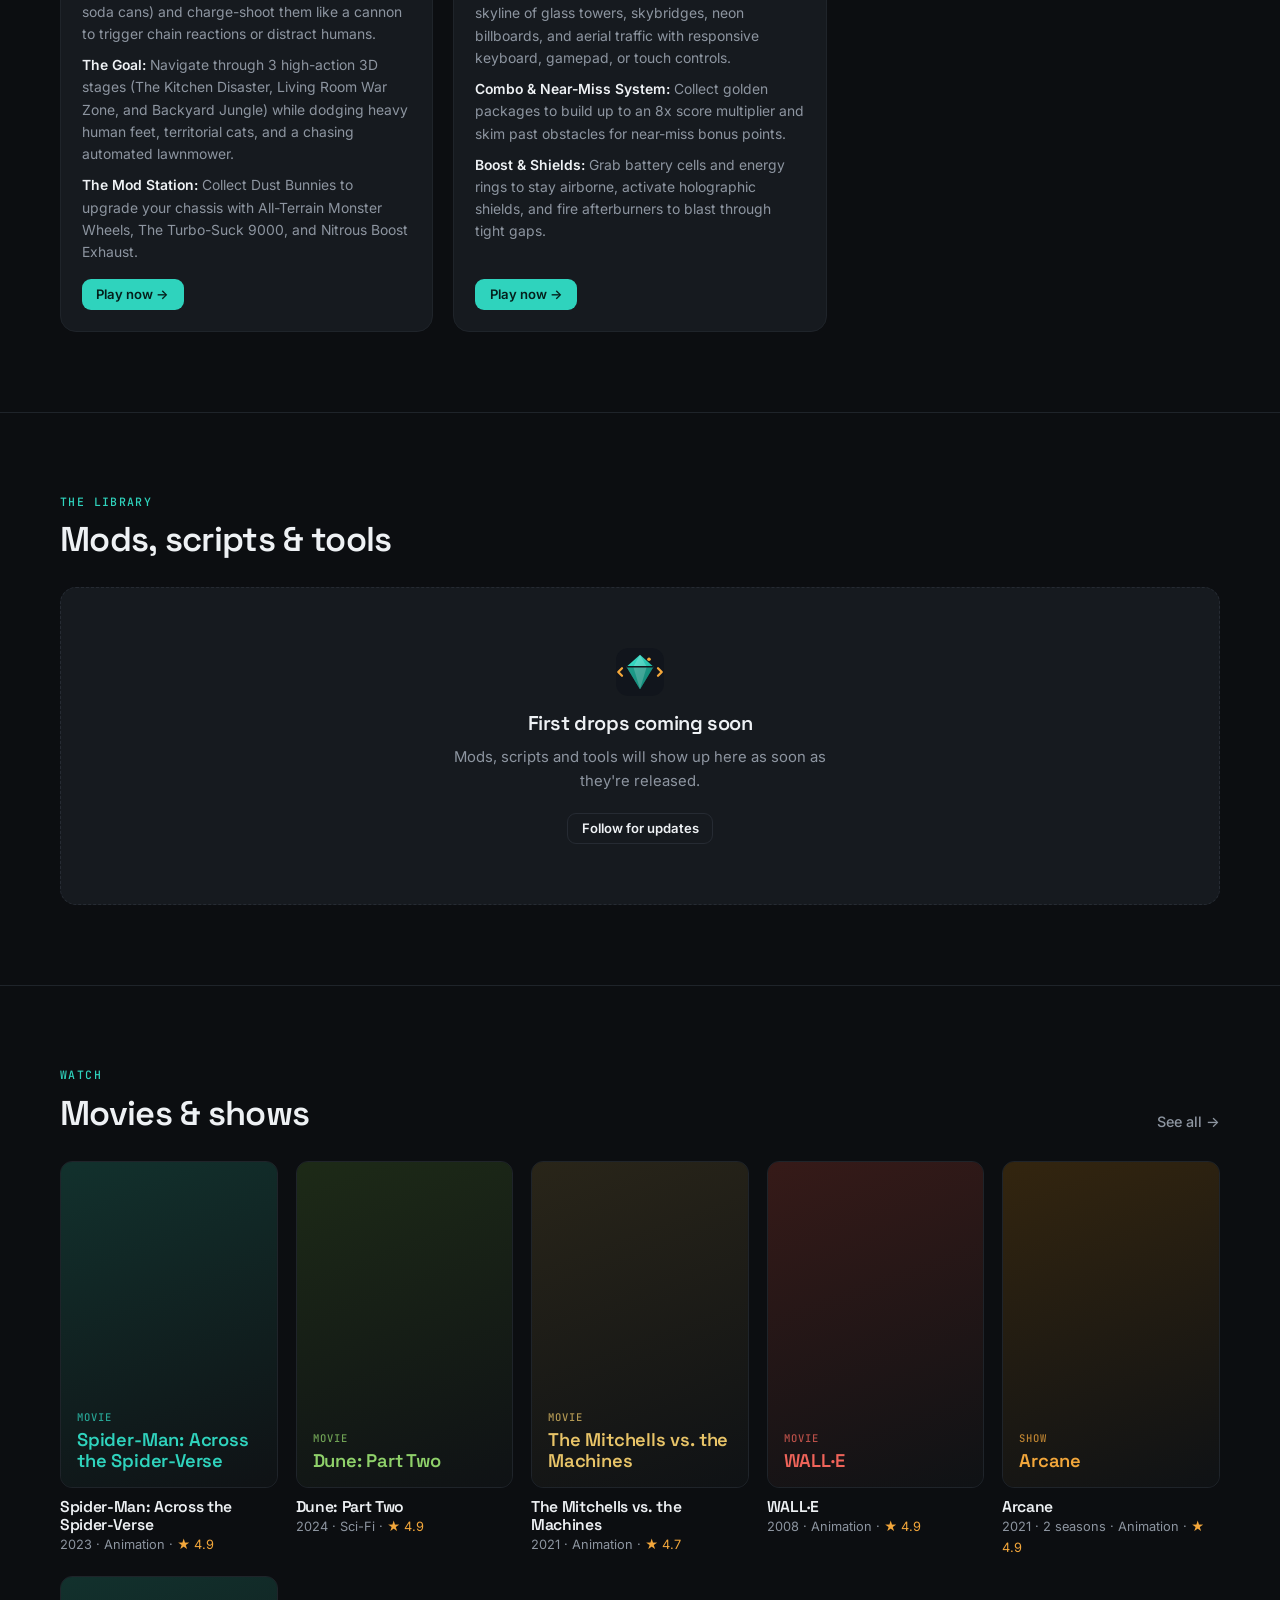
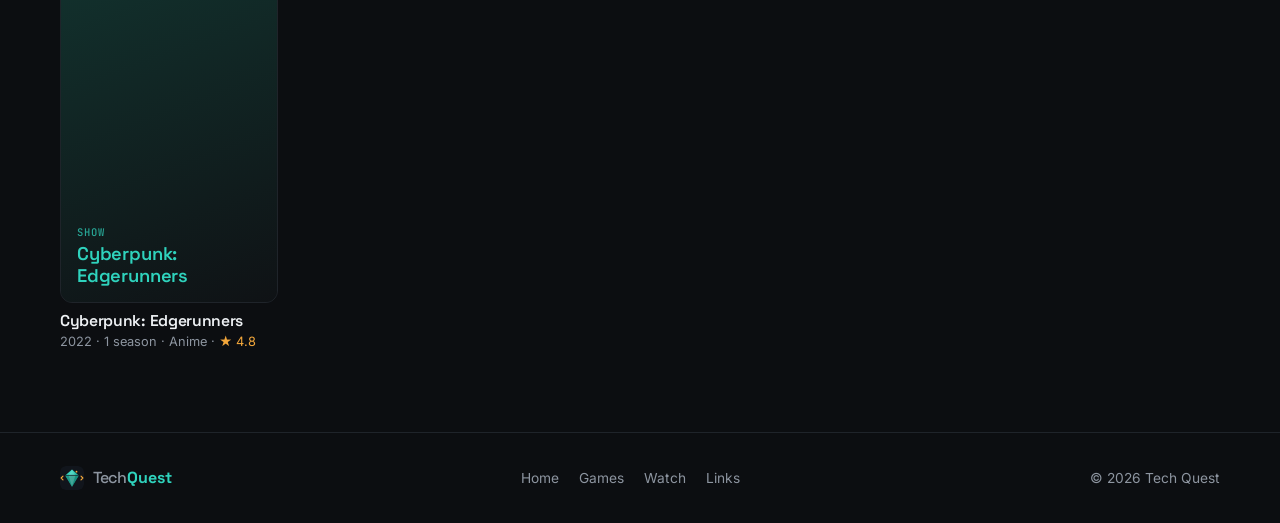
==== commit 8adc3065: "Redesign site, upgrade Roomba Revolution 3D, add Drone Dash 3D game and Watch hub" ====
--- a/index.html
+++ b/index.html
@@ -3,63 +3,71 @@
 <head>
   <meta charset="UTF-8" />
   <meta name="viewport" content="width=device-width, initial-scale=1.0" />
-  <title>Tech Quest | Mods, Scripts &amp; Tools</title>
-  <meta name="description" content="Tech Quest is the home for game mods, scripts, tools and games. Browse, preview and download everything in one place." />
+  <title>Tech Quest | Mods, Scripts, Games &amp; More</title>
+  <meta name="description" content="Tech Quest is the home for game mods, scripts, tools, free browser games, and movies and shows worth watching." />
   <link rel="icon" href="assets/logo.svg" type="image/svg+xml" />
   <link rel="preconnect" href="https://fonts.googleapis.com" />
   <link rel="preconnect" href="https://fonts.gstatic.com" crossorigin />
-  <link href="https://fonts.googleapis.com/css2?family=Space+Grotesk:wght@400;500;600;700&family=JetBrains+Mono:wght@400;600&display=swap" rel="stylesheet" />
+  <link href="https://fonts.googleapis.com/css2?family=Inter:wght@400;500;600&family=Space+Grotesk:wght@500;600;700&family=JetBrains+Mono:wght@400;500&display=swap" rel="stylesheet" />
   <link rel="stylesheet" href="styles.css" />
 </head>
 <body data-page="home">
-  <header class="site-header" id="top">
-    <div class="container nav-wrap">
-      <a href="index.html" class="logo" id="logo-link" aria-label="Tech Quest home">
-        <img src="assets/logo.svg" alt="" class="logo-mark" width="32" height="32" />
-        <span>Tech<b>Quest</b></span>
-      </a>
-      <nav class="main-nav" id="main-nav" aria-label="Main">
-        <a href="index.html?type=mod#library" data-jump="mod" id="nav-mods">Mods</a>
-        <a href="index.html?type=script#library" data-jump="script" id="nav-scripts">Scripts</a>
-        <a href="index.html?type=tool#library" data-jump="tool" id="nav-tools">Tools</a>
-        <a href="games.html" id="nav-games">Games</a>
-        <a href="links.html" id="nav-links">Links</a>
-        <a href="links.html" class="btn btn-small" id="nav-join">Join Community</a>
-      </nav>
-      <button class="menu-toggle" id="menu-toggle" aria-label="Open menu" aria-expanded="false"><span></span><span></span></button>
-    </div>
-  </header>
+  <header class="site-header" id="site-header"></header>
 
   <main>
+    <!-- Hero -->
     <section class="hero">
-      <div class="hero-bg" aria-hidden="true"></div>
-      <div class="container hero-inner">
-        <p class="eyebrow">Mods · Scripts · Tools · Games</p>
-        <h1>Level up every game you play.</h1>
-        <p class="hero-sub">Tech Quest is the main hub for mods, scripts, tools and original games. Free to download.</p>
+      <div class="container hero-grid">
+        <div>
+          <p class="eyebrow">Mods · Scripts · Games · Watch</p>
+          <h1>Level up every game you play.</h1>
+          <p class="hero-sub">Tech Quest is the main hub for mods, scripts, tools, free browser games, and movies and shows worth watching.</p>
 
-        <form class="hero-search" id="hero-search" role="search">
-          <svg viewBox="0 0 24 24" aria-hidden="true"><circle cx="11" cy="11" r="7"/><path d="m20 20-3.5-3.5"/></svg>
-          <input type="search" id="hero-search-input" placeholder="Search mods, scripts, games…" autocomplete="off" />
-          <button type="submit" class="btn" id="hero-search-btn">Search</button>
-        </form>
+          <form class="hero-search" id="hero-search" role="search">
+            <svg viewBox="0 0 24 24" aria-hidden="true"><circle cx="11" cy="11" r="7"/><path d="m20 20-3.5-3.5"/></svg>
+            <label for="hero-search-input" class="sr-only">Search</label>
+            <input type="search" id="hero-search-input" placeholder="Search mods, scripts, games, movies…" autocomplete="off" />
+            <button type="submit" class="btn btn-small" id="hero-search-btn">Search</button>
+          </form>
 
-        <dl class="stats" id="stats" hidden>
-          <div><dt id="stat-mods">0</dt><dd>Mods</dd></div>
-          <div><dt id="stat-scripts">0</dt><dd>Scripts</dd></div>
-          <div><dt id="stat-tools">0</dt><dd>Tools</dd></div>
-          <div><dt id="stat-games">0</dt><dd>Games</dd></div>
-        </dl>
+          <dl class="stats" id="stats" hidden>
+            <div><dt id="stat-games">0</dt><dd>Games</dd></div>
+            <div><dt id="stat-mods">0</dt><dd>Mods</dd></div>
+            <div><dt id="stat-scripts">0</dt><dd>Scripts</dd></div>
+            <div><dt id="stat-watch">0</dt><dd>To watch</dd></div>
+          </dl>
+        </div>
+
+        <a class="featured" id="featured" href="games.html" hidden></a>
       </div>
     </section>
 
+    <!-- Explore -->
+    <section class="section" id="explore-section">
+      <div class="container">
+        <div class="section-head">
+          <div><p class="eyebrow">Explore</p><h2>Everything on Tech Quest</h2></div>
+        </div>
+        <nav class="explore" id="explore" aria-label="Sections"></nav>
+      </div>
+    </section>
+
+    <!-- Games -->
+    <section class="section" id="home-games" hidden>
+      <div class="container">
+        <div class="section-head">
+          <div><p class="eyebrow">Free browser games</p><h2>Play our games</h2></div>
+          <a href="games.html" class="link-more" id="home-games-more">All games →</a>
+        </div>
+        <div class="game-grid" id="home-game-grid"></div>
+      </div>
+    </section>
+
+    <!-- Library -->
     <section class="section" id="library">
       <div class="container">
         <div class="section-head">
-          <div>
-            <p class="eyebrow">The Library</p>
-            <h2>Browse everything</h2>
-          </div>
+          <div><p class="eyebrow">The library</p><h2>Mods, scripts &amp; tools</h2></div>
           <p class="section-note"><span id="result-count">0</span> results</p>
         </div>
 
@@ -79,6 +87,7 @@
                 <option value="name">A to Z</option>
               </select>
             </label>
+            <label for="library-search" class="sr-only">Filter</label>
             <input type="search" id="library-search" class="input" placeholder="Filter…" autocomplete="off" />
           </div>
         </div>
@@ -86,26 +95,23 @@
         <div class="grid" id="item-grid" aria-live="polite"></div>
 
         <div class="empty-panel" id="empty-library" hidden>
-          <img src="assets/logo.svg" alt="" width="56" height="56" />
+          <img src="assets/logo.svg" alt="" width="48" height="48" />
           <h3>First drops coming soon</h3>
           <p>Mods, scripts and tools will show up here as soon as they're released.</p>
-          <a href="links.html" class="btn btn-ghost" id="empty-follow">Follow for updates</a>
+          <a href="links.html" class="btn btn-small btn-ghost" id="empty-follow">Follow for updates</a>
         </div>
         <p class="empty" id="empty-state" hidden>Nothing found. Try a different search or filter.</p>
       </div>
     </section>
 
-    <section class="section section-alt" id="games-teaser">
-      <div class="container teaser">
-        <div>
-          <p class="eyebrow">Original games · Out Now</p>
-          <h2>Play The Roomba Revolution in your browser</h2>
-          <p class="muted">Suck up marbles, stray socks, pet food, and soda cans to blast your way out of a chaotic mansion.</p>
+    <!-- Watch -->
+    <section class="section" id="home-watch" hidden>
+      <div class="container">
+        <div class="section-head">
+          <div><p class="eyebrow">Watch</p><h2>Movies &amp; shows</h2></div>
+          <a href="watch.html" class="link-more" id="home-watch-more">See all →</a>
         </div>
-        <div style="display:flex; gap:.75rem; flex-wrap:wrap;">
-          <a href="roomba-revolution.html" class="btn" id="teaser-play-btn">Play Now →</a>
-          <a href="games.html" class="btn btn-ghost" id="teaser-games-btn">All Games</a>
-        </div>
+        <div class="watch-grid" id="home-watch-grid"></div>
       </div>
     </section>
 
@@ -118,20 +124,15 @@
 
     <section class="section" id="roadmap" hidden>
       <div class="container">
-        <div class="section-head"><div><p class="eyebrow">More stuff on the way</p><h2>Coming soon</h2></div></div>
+        <div class="section-head"><div><p class="eyebrow">More on the way</p><h2>Coming soon</h2></div></div>
         <ol class="roadmap" id="roadmap-list"></ol>
       </div>
     </section>
   </main>
 
-  <footer class="site-footer">
-    <div class="container footer-inner">
-      <a href="index.html" class="logo" id="footer-logo"><img src="assets/logo.svg" alt="" class="logo-mark" width="24" height="24" /><span>Tech<b>Quest</b></span></a>
-      <nav class="footer-nav"><a href="index.html">Home</a><a href="games.html">Games</a><a href="links.html">Links</a></nav>
-      <p>© <span id="year"></span> Tech Quest</p>
-    </div>
-  </footer>
+  <footer class="site-footer" id="site-footer"></footer>
 
+  <!-- Item detail modal -->
   <dialog class="modal" id="detail-modal" aria-labelledby="modal-title">
     <div class="modal-head">
       <div><p class="eyebrow" id="modal-meta"></p><h3 id="modal-title"></h3></div>
@@ -145,7 +146,26 @@
     </div>
     <div class="modal-foot">
       <span class="muted" id="modal-stats"></span>
-      <a href="#" class="btn" id="modal-download">Download</a>
+      <a href="#" class="btn btn-small btn-accent" id="modal-download">Download</a>
+    </div>
+  </dialog>
+
+  <!-- Watch modal -->
+  <dialog class="modal watch-modal" id="watch-modal" aria-labelledby="watch-title">
+    <div class="player" id="watch-player"></div>
+    <div class="modal-inner">
+      <div class="modal-head">
+        <div><p class="eyebrow" id="watch-meta"></p><h3 id="watch-title"></h3></div>
+        <button class="icon-btn" id="watch-close" aria-label="Close">✕</button>
+      </div>
+      <p class="modal-desc" id="watch-desc"></p>
+      <ul class="tag-row" id="watch-tags"></ul>
+      <p class="eyebrow" id="watch-where-label">Where to watch</p>
+      <div class="where" id="watch-where"></div>
+      <div class="modal-foot" style="margin-top:1.2rem">
+        <span class="muted">Share this with friends</span>
+        <button class="btn btn-small btn-accent" id="watch-share" type="button">Share</button>
+      </div>
     </div>
   </dialog>
 
--- a/styles.css
+++ b/styles.css
@@ -1,403 +1,447 @@
 /* ==========================================================
-   Tech Quest — design system
+   Tech Quest — design system (v3, clean)
    ========================================================== */
 :root {
-  --bg: hsl(220 18% 7%);
-  --bg-2: hsl(220 16% 10%);
-  --surface: hsl(220 14% 13%);
-  --surface-2: hsl(220 13% 17%);
-  --line: hsl(220 12% 22%);
-  --text: hsl(210 20% 94%);
-  --muted: hsl(215 12% 62%);
-  --teal: hsl(172 72% 50%);
-  --teal-dim: hsl(172 50% 30%);
-  --amber: hsl(36 95% 60%);
-  --red: hsl(4 80% 62%);
+  --bg: #0c0e11;
+  --bg-2: #111418;
+  --surface: #161a1f;
+  --surface-2: #1d2228;
+  --line: #262b33;
+  --line-soft: #1f242a;
+  --text: #eef1f4;
+  --muted: #8d95a0;
+  --muted-2: #6b727c;
+  --teal: #2fd3bd;
+  --teal-dim: #1d8f80;
+  --amber: #f3a73b;
+  --blue: #5aa9f0;
+  --red: #f0645a;
 
   --radius: 14px;
   --radius-sm: 9px;
-  --shadow: 0 1px 0 hsl(0 0% 100% / .04) inset, 0 10px 30px -12px hsl(220 50% 2% / .7);
-  --font: "Space Grotesk", system-ui, sans-serif;
+  --shadow: 0 1px 2px rgba(0, 0, 0, .3), 0 8px 24px -12px rgba(0, 0, 0, .55);
+  --font: "Inter", system-ui, -apple-system, "Segoe UI", sans-serif;
+  --display: "Space Grotesk", "Inter", system-ui, sans-serif;
   --mono: "JetBrains Mono", ui-monospace, monospace;
   --ease: cubic-bezier(.2, .7, .2, 1);
+  --header-h: 64px;
 }
 
 *, *::before, *::after { box-sizing: border-box; }
-html { scroll-behavior: smooth; scroll-padding-top: 80px; }
+html { scroll-behavior: smooth; scroll-padding-top: calc(var(--header-h) + 16px); }
 body {
   margin: 0;
   font-family: var(--font);
+  font-size: 15.5px;
   background: var(--bg);
   color: var(--text);
   line-height: 1.6;
   -webkit-font-smoothing: antialiased;
-}
-/* subtle film grain for texture */
-body::before {
-  content: "";
-  position: fixed; inset: 0;
-  pointer-events: none; z-index: 100;
-  opacity: .05;
-  background-image: url("data:image/svg+xml,%3Csvg xmlns='http://www.w3.org/2000/svg' width='160' height='160'%3E%3Cfilter id='n'%3E%3CfeTurbulence type='fractalNoise' baseFrequency='.85' numOctaves='3'/%3E%3C/filter%3E%3Crect width='100%25' height='100%25' filter='url(%23n)'/%3E%3C/svg%3E");
+  text-rendering: optimizeLegibility;
 }
 a { color: inherit; text-decoration: none; }
 img { max-width: 100%; display: block; }
-h1, h2, h3 { line-height: 1.1; margin: 0; letter-spacing: -0.02em; font-weight: 700; }
+h1, h2, h3, h4 { font-family: var(--display); line-height: 1.15; margin: 0; letter-spacing: -0.02em; font-weight: 600; }
 p { margin: 0; }
-.sr-only { position: absolute; width: 1px; height: 1px; overflow: hidden; clip: rect(0 0 0 0); }
+button { font-family: inherit; }
+[hidden] { display: none !important; }
+:focus-visible { outline: 2px solid var(--teal); outline-offset: 2px; border-radius: 6px; }
+.sr-only { position: absolute; width: 1px; height: 1px; overflow: hidden; clip: rect(0 0 0 0); white-space: nowrap; }
 .muted { color: var(--muted); }
-
-.container { width: min(1180px, 100% - 2.5rem); margin-inline: auto; }
+.mono { font-family: var(--mono); font-size: .78rem; }
+
+.container { width: min(1160px, 100% - 2.5rem); margin-inline: auto; }
 
 .eyebrow {
   font-family: var(--mono);
-  font-size: .75rem;
-  letter-spacing: .14em;
+  font-size: .72rem;
+  font-weight: 500;
+  letter-spacing: .12em;
   text-transform: uppercase;
   color: var(--teal);
-  margin-bottom: .6rem;
+  margin-bottom: .55rem;
 }
 
 /* ---------- Buttons & inputs ---------- */
 .btn {
-  display: inline-flex; align-items: center; justify-content: center; gap: .5rem;
-  padding: .8rem 1.3rem;
-  border: 0; border-radius: var(--radius-sm);
-  background: var(--teal); color: hsl(200 40% 6%);
-  font: 600 .95rem/1 var(--font);
-  cursor: pointer;
-  transition: transform .2s var(--ease), background .2s, box-shadow .2s;
-  white-space: nowrap;
-}
-.btn:hover { transform: translateY(-2px); background: hsl(172 80% 58%); box-shadow: 0 8px 24px -10px hsl(172 80% 50% / .6); }
+  display: inline-flex; align-items: center; justify-content: center; gap: .45rem;
+  padding: .72rem 1.15rem;
+  border: 1px solid transparent; border-radius: var(--radius-sm);
+  background: var(--text); color: #0c0e11;
+  font: 600 .9rem/1 var(--font);
+  cursor: pointer; white-space: nowrap;
+  transition: transform .18s var(--ease), background .18s, border-color .18s, color .18s;
+}
+.btn:hover { transform: translateY(-1px); background: #fff; }
 .btn:active { transform: translateY(0); }
-.btn-small { padding: .55rem .95rem; font-size: .85rem; }
-.btn-ghost { background: var(--surface-2); color: var(--text); }
-.btn-ghost:hover { background: hsl(220 13% 22%); box-shadow: none; }
+.btn:disabled { opacity: .45; cursor: not-allowed; transform: none; }
+.btn-accent { background: var(--teal); color: #05201c; }
+.btn-accent:hover { background: #4be0cc; }
+.btn-small { padding: .5rem .85rem; font-size: .82rem; }
+.btn-ghost { background: transparent; color: var(--text); border-color: var(--line); }
+.btn-ghost:hover { background: var(--surface); border-color: #343a43; }
 
 .input, .select select {
   background: var(--surface);
   border: 1px solid var(--line);
   color: var(--text);
-  font: 500 .9rem var(--font);
-  padding: .65rem .9rem;
+  font: 500 .88rem var(--font);
+  padding: .62rem .85rem;
   border-radius: var(--radius-sm);
   outline: none;
-  transition: border-color .2s, background .2s;
-}
-.input:focus, .select select:focus { border-color: var(--teal-dim); background: var(--surface-2); }
-.select { position: relative; }
-.select select { appearance: none; padding-right: 2.2rem; cursor: pointer; }
+  transition: border-color .18s, background .18s;
+}
+.input::placeholder { color: var(--muted-2); }
+.input:focus, .select select:focus { border-color: #3a414b; background: var(--surface-2); }
+.select { position: relative; display: inline-block; }
+.select select { appearance: none; padding-right: 2.1rem; cursor: pointer; }
 .select::after {
-  content: ""; position: absolute; right: .9rem; top: 50%;
-  width: 7px; height: 7px; border: solid var(--muted); border-width: 0 2px 2px 0;
+  content: ""; position: absolute; right: .85rem; top: 50%;
+  width: 6px; height: 6px; border: solid var(--muted); border-width: 0 1.5px 1.5px 0;
   transform: translateY(-70%) rotate(45deg); pointer-events: none;
 }
 
 /* ---------- Header ---------- */
 .site-header {
   position: sticky; top: 0; z-index: 50;
-  background: hsl(220 18% 7% / .75);
-  backdrop-filter: blur(14px);
-  border-bottom: 1px solid hsl(220 12% 18% / .6);
-}
-.nav-wrap { display: flex; align-items: center; justify-content: space-between; height: 68px; }
-.logo { display: inline-flex; align-items: center; gap: .55rem; font-size: 1.2rem; font-weight: 500; letter-spacing: -0.01em; }
+  height: var(--header-h);
+  background: rgba(12, 14, 17, .82);
+  backdrop-filter: saturate(140%) blur(12px);
+  -webkit-backdrop-filter: saturate(140%) blur(12px);
+  border-bottom: 1px solid var(--line-soft);
+}
+.nav-wrap { display: flex; align-items: center; justify-content: space-between; height: 100%; gap: 1rem; }
+.logo { display: inline-flex; align-items: center; gap: .55rem; font-family: var(--display); font-size: 1.12rem; font-weight: 500; letter-spacing: -0.01em; }
 .logo b { color: var(--teal); font-weight: 700; }
-.logo-mark { width: 32px; height: 32px; border-radius: 8px; transition: transform .4s var(--ease); }
-.logo:hover .logo-mark { transform: rotate(-8deg) scale(1.08); }
-.main-nav a[aria-current="page"] { color: var(--text) !important; }
-.main-nav a[aria-current="page"]::after { transform: scaleX(1) !important; }
-
-.main-nav { display: flex; align-items: center; gap: 1.6rem; }
-.main-nav a:not(.btn) { color: var(--muted); font-weight: 500; font-size: .95rem; position: relative; transition: color .2s; }
-.main-nav a:not(.btn)::after {
-  content: ""; position: absolute; left: 0; bottom: -4px; height: 2px; width: 100%;
-  background: var(--teal); transform: scaleX(0); transform-origin: left; transition: transform .25s var(--ease);
-}
-.main-nav a:not(.btn):hover { color: var(--text); }
-.main-nav a:not(.btn):hover::after { transform: scaleX(1); }
-
-.menu-toggle { display: none; background: none; border: 0; width: 40px; height: 40px; cursor: pointer; position: relative; }
-.menu-toggle span { position: absolute; left: 9px; right: 9px; height: 2px; background: var(--text); transition: transform .25s var(--ease); }
-.menu-toggle span:first-child { top: 15px; }
+.logo-mark { width: 30px; height: 30px; border-radius: 8px; transition: transform .35s var(--ease); }
+.logo:hover .logo-mark { transform: rotate(-8deg) scale(1.06); }
+
+.main-nav { display: flex; align-items: center; gap: .25rem; }
+.main-nav a:not(.btn) {
+  color: var(--muted); font-weight: 500; font-size: .9rem;
+  padding: .45rem .75rem; border-radius: 8px;
+  transition: color .18s, background .18s;
+}
+.main-nav a:not(.btn):hover { color: var(--text); background: var(--surface); }
+.main-nav a[aria-current="page"] { color: var(--text); background: var(--surface); }
+.main-nav .btn { margin-left: .6rem; }
+
+.menu-toggle { display: none; background: none; border: 0; width: 40px; height: 40px; cursor: pointer; position: relative; border-radius: 8px; }
+.menu-toggle span { position: absolute; left: 10px; right: 10px; height: 1.5px; background: var(--text); transition: transform .25s var(--ease); }
+.menu-toggle span:first-child { top: 16px; }
 .menu-toggle span:last-child { top: 23px; }
-.menu-toggle[aria-expanded="true"] span:first-child { transform: translateY(4px) rotate(45deg); }
-.menu-toggle[aria-expanded="true"] span:last-child { transform: translateY(-4px) rotate(-45deg); }
+.menu-toggle[aria-expanded="true"] span:first-child { transform: translateY(3.5px) rotate(45deg); }
+.menu-toggle[aria-expanded="true"] span:last-child { transform: translateY(-3.5px) rotate(-45deg); }
 
 /* ---------- Hero ---------- */
-.hero { position: relative; padding: clamp(5rem, 12vw, 9rem) 0 clamp(4rem, 8vw, 6rem); overflow: hidden; isolation: isolate; }
-.hero-bg {
-  position: absolute; inset: 0; z-index: -1;
-  background:
-    linear-gradient(90deg, var(--bg) 0%, hsl(220 18% 7% / .85) 40%, hsl(220 18% 7% / .25) 100%),
-    linear-gradient(0deg, var(--bg) 0%, transparent 40%),
-    url("assets/hero.jpg") center right / cover no-repeat;
-  animation: heroZoom 18s var(--ease) infinite alternate;
-}
-@keyframes heroZoom { from { transform: scale(1); } to { transform: scale(1.06); } }
-.hero-inner { max-width: 1180px; }
+.hero { padding: clamp(3.5rem, 8vw, 6rem) 0 clamp(3rem, 6vw, 4.5rem); border-bottom: 1px solid var(--line-soft); }
+.hero-grid { display: grid; grid-template-columns: 1.15fr .85fr; gap: clamp(2rem, 5vw, 4rem); align-items: center; }
 .hero h1 {
-  font-size: clamp(2.6rem, 6vw, 4.6rem);
+  font-size: clamp(2.4rem, 5.2vw, 3.9rem);
   letter-spacing: -0.035em;
-  max-width: 13ch;
-  animation: rise .8s var(--ease) both;
-}
-.hero-sub { color: var(--muted); font-size: clamp(1rem, 1.6vw, 1.2rem); max-width: 46ch; margin-top: 1.2rem; animation: rise .8s .1s var(--ease) both; }
-@keyframes rise { from { opacity: 0; transform: translateY(16px); } to { opacity: 1; transform: none; } }
+  line-height: 1.04;
+  max-width: 14ch;
+  animation: rise .7s var(--ease) both;
+}
+.hero-sub { color: var(--muted); font-size: clamp(1rem, 1.4vw, 1.12rem); max-width: 46ch; margin-top: 1.1rem; animation: rise .7s .08s var(--ease) both; }
+@keyframes rise { from { opacity: 0; transform: translateY(12px); } to { opacity: 1; transform: none; } }
 
 .hero-search {
-  margin-top: 2.2rem; display: flex; align-items: center; gap: .6rem;
-  max-width: 560px; padding: .45rem .45rem .45rem 1rem;
-  background: hsl(220 14% 13% / .85); backdrop-filter: blur(8px);
+  margin-top: 2rem; display: flex; align-items: center; gap: .5rem;
+  max-width: 520px; padding: .38rem .38rem .38rem .95rem;
+  background: var(--surface);
   border: 1px solid var(--line); border-radius: 12px;
+  transition: border-color .18s;
+  animation: rise .7s .16s var(--ease) both;
+}
+.hero-search:focus-within { border-color: #3a414b; }
+.hero-search svg { width: 18px; height: 18px; fill: none; stroke: var(--muted); stroke-width: 2; flex-shrink: 0; }
+.hero-search input { flex: 1; min-width: 0; background: none; border: 0; outline: none; color: var(--text); font: 500 .95rem var(--font); }
+.hero-search input::placeholder { color: var(--muted-2); }
+
+.stats { display: flex; gap: clamp(1.5rem, 4vw, 2.75rem); margin: 2.4rem 0 0; animation: rise .7s .24s var(--ease) both; }
+.stats div { display: flex; flex-direction: column-reverse; }
+.stats dt { font-family: var(--display); font-size: 1.6rem; font-weight: 600; letter-spacing: -0.02em; font-variant-numeric: tabular-nums; }
+.stats dd { margin: 0; color: var(--muted); font-size: .8rem; }
+
+/* Featured card in hero */
+.featured {
+  display: block; border-radius: 18px; overflow: hidden;
+  background: var(--surface); border: 1px solid var(--line);
   box-shadow: var(--shadow);
-  animation: rise .8s .2s var(--ease) both;
-}
-.hero-search svg { width: 20px; height: 20px; fill: none; stroke: var(--muted); stroke-width: 2; flex-shrink: 0; }
-.hero-search input { flex: 1; min-width: 0; background: none; border: 0; outline: none; color: var(--text); font: 500 1rem var(--font); }
-
-.stats { display: flex; gap: clamp(1.5rem, 5vw, 3.5rem); margin: 3rem 0 0; animation: rise .8s .3s var(--ease) both; }
-.stats div { display: flex; flex-direction: column-reverse; }
-.stats dt { font-size: clamp(1.6rem, 3vw, 2.2rem); font-weight: 700; letter-spacing: -0.02em; font-variant-numeric: tabular-nums; }
-.stats dd { margin: 0; color: var(--muted); font-family: var(--mono); font-size: .75rem; letter-spacing: .1em; text-transform: uppercase; }
+  transition: transform .25s var(--ease), border-color .25s;
+  animation: rise .8s .12s var(--ease) both;
+}
+.featured:hover { transform: translateY(-3px); border-color: #343a43; }
+.featured-art { aspect-ratio: 16 / 10; overflow: hidden; background: var(--bg-2); }
+.featured-art img { width: 100%; height: 100%; object-fit: cover; transition: transform .6s var(--ease); }
+.featured:hover .featured-art img { transform: scale(1.03); }
+.featured-body { padding: 1.1rem 1.25rem 1.25rem; display: flex; align-items: center; justify-content: space-between; gap: 1rem; }
+.featured-body h3 { font-size: 1.15rem; margin-top: .2rem; }
+.featured-body .eyebrow { margin: 0; }
 
 /* ---------- Sections ---------- */
-.section { padding: clamp(4rem, 8vw, 6rem) 0; }
-.section-alt { background: var(--bg-2); border-block: 1px solid hsl(220 12% 15%); }
-.section-head { display: flex; align-items: end; justify-content: space-between; gap: 1rem; margin-bottom: 2rem; }
-.section-head h2 { font-size: clamp(1.8rem, 3.5vw, 2.6rem); }
-.section-note { color: var(--muted); font-family: var(--mono); font-size: .85rem; }
+.section { padding: clamp(3.25rem, 7vw, 5rem) 0; }
+.section + .section { border-top: 1px solid var(--line-soft); }
+.section-alt { background: var(--bg-2); }
+.section-head { display: flex; align-items: end; justify-content: space-between; gap: 1rem; margin-bottom: 1.75rem; flex-wrap: wrap; }
+.section-head h2 { font-size: clamp(1.6rem, 3vw, 2.15rem); }
+.section-head .muted { margin-top: .35rem; max-width: 52ch; }
+.section-note { color: var(--muted); font-size: .85rem; }
+.link-more { color: var(--muted); font-weight: 500; font-size: .9rem; transition: color .18s; }
+.link-more:hover { color: var(--text); }
+
+/* Explore row */
+.explore { display: grid; grid-template-columns: repeat(auto-fit, minmax(min(100%, 170px), 1fr)); gap: .75rem; }
+.explore a {
+  display: flex; flex-direction: column; gap: .25rem;
+  padding: 1rem 1.1rem; border-radius: 12px;
+  background: var(--surface); border: 1px solid var(--line-soft);
+  transition: border-color .18s, background .18s, transform .18s var(--ease);
+}
+.explore a:hover { border-color: var(--line); background: var(--surface-2); transform: translateY(-2px); }
+.explore b { font-family: var(--display); font-weight: 600; font-size: 1.02rem; }
+.explore span { color: var(--muted); font-size: .82rem; }
 
 /* ---------- Filters ---------- */
-.filters { display: flex; flex-wrap: wrap; justify-content: space-between; gap: 1rem; margin-bottom: 1.6rem; }
-.tabs { display: inline-flex; padding: 4px; background: var(--surface); border-radius: 11px; border: 1px solid var(--line); }
+.filters { display: flex; flex-wrap: wrap; justify-content: space-between; gap: .9rem; margin-bottom: 1.5rem; }
+.tabs { display: inline-flex; padding: 3px; background: var(--surface); border-radius: 10px; border: 1px solid var(--line-soft); }
 .tab {
   background: none; border: 0; color: var(--muted); cursor: pointer;
-  font: 600 .9rem var(--font); padding: .55rem 1.05rem; border-radius: 8px;
-  transition: background .2s, color .2s;
+  font: 500 .86rem var(--font); padding: .48rem .95rem; border-radius: 7px;
+  transition: background .18s, color .18s;
 }
 .tab:hover { color: var(--text); }
-.tab.active { background: var(--surface-2); color: var(--text); box-shadow: 0 2px 8px -2px hsl(220 50% 2% / .6); }
-.filter-right { display: flex; flex-wrap: wrap; gap: .6rem; }
-.filter-right .input { width: 180px; }
-
-/* ---------- Cards ---------- */
-.grid { display: grid; grid-template-columns: repeat(auto-fill, minmax(min(100%, 270px), 1fr)); gap: 1.1rem; }
+.tab.active { background: var(--surface-2); color: var(--text); box-shadow: 0 1px 2px rgba(0,0,0,.35); }
+.filter-right { display: flex; flex-wrap: wrap; gap: .55rem; }
+.filter-right .input { width: 190px; }
+
+/* ---------- Library cards ---------- */
+.grid { display: grid; grid-template-columns: repeat(auto-fill, minmax(min(100%, 265px), 1fr)); gap: 1rem; }
 .card {
-  position: relative;
-  display: flex; flex-direction: column;
-  padding: 1.3rem;
-  background: linear-gradient(180deg, var(--surface) 0%, hsl(220 15% 11%) 100%);
-  border: 1px solid hsl(220 12% 18%);
+  position: relative; display: flex; flex-direction: column;
+  padding: 1.2rem;
+  background: var(--surface);
+  border: 1px solid var(--line-soft);
   border-radius: var(--radius);
-  box-shadow: var(--shadow);
-  cursor: pointer;
-  transition: transform .25s var(--ease), background .25s, box-shadow .25s;
+  cursor: pointer; text-align: left; color: inherit; font: inherit;
+  transition: transform .22s var(--ease), border-color .22s, background .22s;
+  animation: rise .45s var(--ease) both;
+}
+.card:hover { transform: translateY(-3px); border-color: var(--line); background: var(--surface-2); }
+.card-top { display: flex; align-items: center; justify-content: space-between; margin-bottom: .9rem; gap: .5rem; }
+.type-chip, .status {
+  font-family: var(--mono); font-size: .68rem; letter-spacing: .08em; text-transform: uppercase;
+  padding: .26rem .5rem; border-radius: 6px; background: var(--surface-2); color: var(--muted);
+}
+.type-chip.mod { color: var(--teal); background: rgba(47, 211, 189, .09); }
+.type-chip.script { color: var(--amber); background: rgba(243, 167, 59, .09); }
+.type-chip.tool { color: var(--blue); background: rgba(90, 169, 240, .09); }
+.badge-new { font-family: var(--mono); font-size: .66rem; color: #1b1203; background: var(--amber); padding: .18rem .42rem; border-radius: 5px; font-weight: 600; }
+.card h3 { font-size: 1.08rem; margin-bottom: .3rem; }
+.card .game { color: var(--muted); font-size: .83rem; margin-bottom: .7rem; }
+.card p.desc { color: #b4bac3; font-size: .9rem; flex: 1; }
+.card-foot { display: flex; justify-content: space-between; align-items: center; margin-top: 1.1rem; padding-top: .9rem; border-top: 1px solid var(--line-soft); font-family: var(--mono); font-size: .75rem; color: var(--muted); }
+.card-foot .arrow { color: var(--muted); transition: transform .22s var(--ease), color .22s; }
+.card:hover .card-foot .arrow { transform: translateX(3px); color: var(--text); }
+.empty { text-align: center; color: var(--muted); padding: 3rem 0; }
+
+/* Empty / coming-soon panel */
+.empty-panel {
+  display: flex; flex-direction: column; align-items: center; text-align: center; gap: .7rem;
+  padding: clamp(2.5rem, 6vw, 3.75rem) 1.5rem;
+  border-radius: 16px;
+  background: var(--surface);
+  border: 1px dashed var(--line);
   animation: rise .5s var(--ease) both;
-  text-align: left; color: inherit; font: inherit;
-}
-.card:hover { transform: translateY(-4px); background: linear-gradient(180deg, var(--surface-2) 0%, var(--surface) 100%); box-shadow: 0 1px 0 hsl(0 0% 100% / .05) inset, 0 20px 40px -18px hsl(220 50% 2% / .9); }
-.card:focus-visible { outline: 2px solid var(--teal); outline-offset: 2px; }
-.card-top { display: flex; align-items: center; justify-content: space-between; margin-bottom: 1rem; }
-.type-chip {
-  font-family: var(--mono); font-size: .7rem; letter-spacing: .1em; text-transform: uppercase;
-  padding: .3rem .55rem; border-radius: 6px; background: var(--surface-2);
-}
-.type-chip.mod { color: var(--teal); background: hsl(172 60% 50% / .1); }
-.type-chip.script { color: var(--amber); background: hsl(36 90% 60% / .1); }
-.type-chip.tool { color: hsl(205 85% 66%); background: hsl(205 85% 60% / .1); }
-.badge-new { font-family: var(--mono); font-size: .7rem; color: var(--bg); background: var(--amber); padding: .2rem .45rem; border-radius: 5px; font-weight: 600; }
-.card h3 { font-size: 1.15rem; letter-spacing: -0.01em; margin-bottom: .35rem; }
-.card .game { color: var(--muted); font-size: .85rem; margin-bottom: .8rem; }
-.card p.desc { color: hsl(215 14% 74%); font-size: .92rem; flex: 1; }
-.card-foot { display: flex; justify-content: space-between; align-items: center; margin-top: 1.2rem; padding-top: 1rem; border-top: 1px solid hsl(220 12% 18%); font-family: var(--mono); font-size: .78rem; color: var(--muted); }
-.card-foot .arrow { color: var(--text); transition: transform .25s var(--ease); }
-.card:hover .card-foot .arrow { transform: translateX(4px); color: var(--teal); }
-.empty { text-align: center; color: var(--muted); padding: 3rem 0; }
-
-/* ---------- Guides ---------- */
-.guides { display: grid; grid-template-columns: repeat(auto-fit, minmax(min(100%, 320px), 1fr)); gap: 1px; background: var(--line); border-radius: var(--radius); overflow: hidden; border: 1px solid var(--line); }
-.guide { background: var(--bg-2); padding: 1.6rem; display: flex; gap: 1.1rem; transition: background .2s; }
+}
+.empty-panel img { border-radius: 12px; margin-bottom: .3rem; }
+.empty-panel h3 { font-size: 1.25rem; }
+.empty-panel p { color: var(--muted); max-width: 44ch; font-size: .93rem; }
+.empty-panel .btn { margin-top: .5rem; }
+.empty-panel code { font-family: var(--mono); font-size: .8rem; color: var(--text); background: var(--surface-2); padding: .1rem .4rem; border-radius: 5px; }
+.empty-panel.big { padding-block: clamp(3.5rem, 8vw, 5rem); }
+
+/* ---------- Guides & roadmap ---------- */
+.guides { display: grid; grid-template-columns: repeat(auto-fit, minmax(min(100%, 320px), 1fr)); gap: 1px; background: var(--line-soft); border-radius: var(--radius); overflow: hidden; border: 1px solid var(--line-soft); }
+.guide { background: var(--bg); padding: 1.5rem; display: flex; gap: 1rem; transition: background .18s; }
 .guide:hover { background: var(--surface); }
-.guide .num { font-family: var(--mono); color: var(--teal); font-size: .85rem; padding-top: .2rem; }
-.guide h3 { font-size: 1.08rem; margin-bottom: .35rem; letter-spacing: -0.01em; }
-.guide p { color: var(--muted); font-size: .92rem; }
-.guide .meta { margin-top: .7rem; font-family: var(--mono); font-size: .75rem; color: hsl(215 12% 50%); }
-
-/* ---------- Roadmap ---------- */
-.roadmap { list-style: none; margin: 0; padding: 0; display: grid; grid-template-columns: repeat(auto-fit, minmax(min(100%, 250px), 1fr)); gap: 1.1rem; counter-reset: rm; }
-.roadmap li { padding: 1.4rem; border-radius: var(--radius); background: var(--surface); box-shadow: var(--shadow); position: relative; }
-.roadmap .when { font-family: var(--mono); font-size: .75rem; color: var(--amber); letter-spacing: .08em; text-transform: uppercase; }
-.roadmap h3 { font-size: 1.1rem; margin: .5rem 0 .4rem; }
-.roadmap p { color: var(--muted); font-size: .92rem; }
+.guide .num { font-family: var(--mono); color: var(--teal); font-size: .82rem; padding-top: .15rem; }
+.guide h3 { font-size: 1.02rem; margin-bottom: .3rem; }
+.guide p { color: var(--muted); font-size: .9rem; }
+.guide .meta { margin-top: .6rem; font-family: var(--mono); font-size: .72rem; color: var(--muted-2); }
+
+.roadmap { list-style: none; margin: 0; padding: 0; display: grid; grid-template-columns: repeat(auto-fit, minmax(min(100%, 240px), 1fr)); gap: 1rem; }
+.roadmap li { padding: 1.3rem; border-radius: var(--radius); background: var(--surface); border: 1px solid var(--line-soft); }
+.roadmap .when { font-family: var(--mono); font-size: .72rem; color: var(--amber); letter-spacing: .06em; text-transform: uppercase; }
+.roadmap h3 { font-size: 1.05rem; margin: .45rem 0 .35rem; }
+.roadmap p { color: var(--muted); font-size: .9rem; }
 .progress { margin-top: 1rem; height: 4px; background: var(--surface-2); border-radius: 4px; overflow: hidden; }
 .progress span { display: block; height: 100%; background: var(--teal); border-radius: 4px; width: 0; transition: width 1.2s var(--ease); }
 
-/* ---------- CTA ---------- */
-.cta {
-  display: grid; grid-template-columns: 1.4fr 1fr; gap: 2rem 3rem; align-items: center;
-  padding: clamp(2rem, 5vw, 3.5rem);
-  border-radius: 20px;
-  background:
-    radial-gradient(120% 140% at 100% 0%, hsl(172 60% 30% / .35), transparent 55%),
-    radial-gradient(90% 120% at 0% 100%, hsl(36 80% 45% / .15), transparent 60%),
-    var(--surface);
-  box-shadow: var(--shadow);
-}
-.cta h2 { font-size: clamp(1.7rem, 3.2vw, 2.4rem); margin-bottom: .7rem; }
-.cta p { color: var(--muted); max-width: 48ch; }
-.cta-actions { display: flex; gap: .7rem; flex-wrap: wrap; justify-content: flex-end; }
-.newsletter { grid-column: 1 / -1; display: flex; gap: .6rem; max-width: 460px; }
-.newsletter .input { flex: 1; min-width: 0; }
+/* ---------- Games ---------- */
+.game-grid { display: grid; grid-template-columns: repeat(auto-fill, minmax(min(100%, 340px), 1fr)); gap: 1.25rem; }
+.game-card {
+  display: flex; flex-direction: column;
+  border-radius: 16px; overflow: hidden;
+  background: var(--surface); border: 1px solid var(--line-soft);
+  transition: transform .25s var(--ease), border-color .25s;
+  animation: rise .5s var(--ease) both;
+}
+.game-card:hover { transform: translateY(-3px); border-color: var(--line); }
+.game-art { aspect-ratio: 16 / 9; background: var(--bg-2); display: grid; place-items: center; overflow: hidden; }
+.game-art img { width: 100%; height: 100%; object-fit: cover; transition: transform .6s var(--ease); }
+.game-card:hover .game-art img { transform: scale(1.03); }
+.game-art img.game-art-logo { width: 60px; height: 60px; opacity: .5; border-radius: 12px; }
+.game-body { padding: 1.3rem; display: flex; flex-direction: column; gap: .55rem; align-items: flex-start; flex: 1; }
+.game-body .card-top { width: 100%; margin-bottom: .1rem; }
+.game-body h3 { font-size: 1.28rem; }
+.game-body .desc { color: #b4bac3; font-size: .93rem; }
+.game-details { list-style: none; margin: .3rem 0 .4rem; padding: .85rem 0 0; border-top: 1px solid var(--line-soft); display: flex; flex-direction: column; gap: .55rem; width: 100%; font-size: .87rem; color: var(--muted); }
+.game-details b { color: var(--text); font-weight: 600; }
+.game-body .btn { margin-top: auto; }
+.status { color: var(--amber); background: rgba(243, 167, 59, .09); }
+.status.in-development { color: var(--blue); background: rgba(90, 169, 240, .09); }
+.status.released { color: var(--teal); background: rgba(47, 211, 189, .09); }
+
+/* ---------- Watch ---------- */
+.watch-grid { display: grid; grid-template-columns: repeat(auto-fill, minmax(min(100%, 180px), 1fr)); gap: 1.1rem; }
+.watch-card {
+  display: flex; flex-direction: column; align-items: stretch; gap: .6rem; width: 100%;
+  background: none; border: 0; padding: 0; text-align: left; color: inherit; font: inherit; cursor: pointer;
+  animation: rise .45s var(--ease) both;
+}
+.poster {
+  position: relative; width: 100%; aspect-ratio: 2 / 3; border-radius: 12px; overflow: hidden;
+  background: var(--surface); border: 1px solid var(--line-soft);
+  transition: transform .25s var(--ease), border-color .25s;
+}
+.watch-card:hover .poster { transform: translateY(-3px); border-color: var(--line); }
+.poster img { width: 100%; height: 100%; object-fit: cover; }
+.poster-fallback {
+  position: absolute; inset: 0; display: flex; flex-direction: column; justify-content: flex-end;
+  padding: 1rem; font-family: var(--display); font-weight: 600; font-size: 1.15rem; line-height: 1.15; letter-spacing: -0.01em;
+}
+.poster-fallback small { font-family: var(--mono); font-size: .66rem; font-weight: 500; letter-spacing: .1em; text-transform: uppercase; opacity: .75; margin-bottom: .35rem; }
+.poster .play {
+  position: absolute; inset: auto .6rem .6rem auto; width: 34px; height: 34px; border-radius: 50%;
+  display: grid; place-items: center; background: rgba(12, 14, 17, .75); backdrop-filter: blur(6px);
+  opacity: 0; transform: translateY(4px); transition: opacity .2s, transform .2s var(--ease);
+}
+.poster .play svg { width: 13px; height: 13px; fill: var(--text); margin-left: 2px; }
+.watch-card:hover .play { opacity: 1; transform: none; }
+.watch-meta h3 { font-size: .98rem; font-weight: 600; }
+.watch-meta p { color: var(--muted); font-size: .8rem; margin-top: .1rem; }
+.score { color: var(--amber); }
+
+.watch-modal { width: min(820px, 100% - 2rem); padding: 0; overflow: hidden; }
+.watch-modal .player { aspect-ratio: 16 / 9; background: #000; }
+.watch-modal .player iframe, .watch-modal .player video { width: 100%; height: 100%; border: 0; display: block; }
+.watch-modal .player .no-trailer { height: 100%; display: grid; place-items: center; color: var(--muted); font-size: .9rem; }
+.watch-modal .modal-inner { padding: 1.5rem 1.6rem 1.6rem; }
+.where { display: flex; flex-wrap: wrap; gap: .5rem; margin-top: 1rem; }
+
+/* ---------- Links page ---------- */
+.links-page { max-width: 560px; padding: clamp(3rem, 8vw, 5rem) 0; display: flex; flex-direction: column; align-items: center; text-align: center; }
+.links-avatar { border-radius: 20px; margin-bottom: 1.1rem; box-shadow: var(--shadow); }
+.links-page h1 { font-size: 1.9rem; }
+.links-page > .muted { font-size: .9rem; margin-top: .35rem; }
+.link-list { width: 100%; margin-top: 2rem; display: flex; flex-direction: column; gap: .6rem; }
+.link-cat { font-family: var(--mono); font-size: .7rem; font-weight: 500; letter-spacing: .12em; text-transform: uppercase; color: var(--muted); text-align: left; margin: 1.2rem 0 .1rem; }
+.link-cat:first-child { margin-top: 0; }
+.link-item {
+  display: flex; align-items: center; gap: .95rem; text-align: left;
+  padding: .95rem 1.1rem; border-radius: 12px;
+  background: var(--surface); border: 1px solid var(--line-soft);
+  transition: transform .18s var(--ease), border-color .18s, background .18s;
+  animation: rise .45s var(--ease) both;
+}
+.link-item:hover { transform: translateY(-2px); border-color: var(--line); background: var(--surface-2); }
+.link-item img { border-radius: 7px; flex-shrink: 0; }
+.link-text { flex: 1; display: flex; flex-direction: column; min-width: 0; }
+.link-text b { font-weight: 600; }
+.link-text small { color: var(--muted); font-size: .84rem; }
+.link-item .arrow { color: var(--muted); transition: transform .18s var(--ease), color .18s; }
+.link-item:hover .arrow { color: var(--text); transform: translate(2px, -2px); }
+.links-page .empty-panel { width: 100%; margin-top: 2rem; }
+
+/* ---------- Sub-pages ---------- */
+.page-main { min-height: calc(100vh - var(--header-h) - 96px); }
+.page-head { max-width: 640px; margin-bottom: 2.25rem; }
+.page-head h1 { font-size: clamp(2.1rem, 4.6vw, 3.1rem); letter-spacing: -0.03em; margin-bottom: .7rem; }
 
 /* ---------- Footer ---------- */
-.site-footer { border-top: 1px solid hsl(220 12% 15%); padding: 2rem 0; }
-.footer-inner { display: flex; flex-wrap: wrap; align-items: center; justify-content: space-between; gap: 1rem; color: var(--muted); font-size: .88rem; }
-.to-top:hover { color: var(--teal); }
+.site-footer { border-top: 1px solid var(--line-soft); padding: 2rem 0; }
+.footer-inner { display: flex; flex-wrap: wrap; align-items: center; justify-content: space-between; gap: 1rem; color: var(--muted); font-size: .86rem; }
+.footer-inner .logo { font-size: 1rem; }
+.footer-inner .logo-mark { width: 24px; height: 24px; border-radius: 6px; }
+.footer-nav { display: flex; flex-wrap: wrap; gap: 1.25rem; }
+.footer-nav a:hover { color: var(--text); }
 
 /* ---------- Modal ---------- */
 .modal {
-  width: min(680px, 100% - 2rem); max-height: 88vh;
-  padding: 1.8rem; border: 1px solid var(--line); border-radius: 18px;
+  width: min(660px, 100% - 2rem); max-height: 90vh;
+  padding: 1.6rem; border: 1px solid var(--line); border-radius: 16px;
   background: var(--bg-2); color: var(--text);
-  box-shadow: 0 40px 80px -20px hsl(220 50% 2% / .9);
-}
-.modal[open] { animation: pop .3s var(--ease); }
-.modal::backdrop { background: hsl(220 30% 3% / .7); backdrop-filter: blur(4px); }
-@keyframes pop { from { opacity: 0; transform: translateY(12px) scale(.98); } to { opacity: 1; transform: none; } }
+  box-shadow: 0 30px 70px -20px rgba(0, 0, 0, .8);
+}
+.modal[open] { animation: pop .25s var(--ease); }
+.modal::backdrop { background: rgba(5, 6, 8, .72); backdrop-filter: blur(3px); }
+@keyframes pop { from { opacity: 0; transform: translateY(10px) scale(.985); } to { opacity: 1; transform: none; } }
 .modal-head { display: flex; justify-content: space-between; gap: 1rem; align-items: start; }
-.modal-head h3 { font-size: 1.6rem; }
-.icon-btn { background: var(--surface-2); color: var(--muted); border: 0; width: 36px; height: 36px; border-radius: 9px; cursor: pointer; font-size: 1rem; flex-shrink: 0; transition: color .2s, background .2s; }
-.icon-btn:hover { color: var(--text); background: hsl(220 13% 22%); }
-.modal-desc { color: hsl(215 14% 76%); margin: 1rem 0; }
-.tag-row { list-style: none; padding: 0; margin: 0 0 1.2rem; display: flex; flex-wrap: wrap; gap: .4rem; }
-.tag-row li { font-family: var(--mono); font-size: .75rem; color: var(--muted); background: var(--surface); padding: .3rem .6rem; border-radius: 6px; }
-.code-wrap { border-radius: 12px; overflow: hidden; background: hsl(220 20% 5%); margin-bottom: 1.2rem; }
-.code-bar { display: flex; justify-content: space-between; align-items: center; padding: .5rem .5rem .5rem 1rem; background: var(--surface); font-family: var(--mono); font-size: .78rem; color: var(--muted); }
+.modal-head h3 { font-size: 1.5rem; }
+.icon-btn { background: var(--surface-2); color: var(--muted); border: 0; width: 34px; height: 34px; border-radius: 8px; cursor: pointer; font-size: .95rem; flex-shrink: 0; transition: color .18s, background .18s; }
+.icon-btn:hover { color: var(--text); background: #262c33; }
+.modal-desc { color: #b9bfc8; margin: .9rem 0; }
+.tag-row { list-style: none; padding: 0; margin: 0 0 1.1rem; display: flex; flex-wrap: wrap; gap: .4rem; }
+.tag-row li { font-size: .76rem; color: var(--muted); background: var(--surface); border: 1px solid var(--line-soft); padding: .22rem .55rem; border-radius: 6px; }
+.code-wrap { border-radius: 12px; overflow: hidden; background: #08090b; border: 1px solid var(--line-soft); margin-bottom: 1.1rem; }
+.code-bar { display: flex; justify-content: space-between; align-items: center; padding: .45rem .45rem .45rem .95rem; background: var(--surface); font-family: var(--mono); font-size: .75rem; color: var(--muted); }
 .code-wrap pre { margin: 0; padding: 1rem; overflow: auto; max-height: 300px; }
-.code-wrap code { font-family: var(--mono); font-size: .82rem; line-height: 1.7; color: hsl(210 20% 86%); }
-.modal-foot { display: flex; justify-content: space-between; align-items: center; gap: 1rem; padding-top: 1rem; border-top: 1px solid var(--line); font-family: var(--mono); font-size: .8rem; }
+.code-wrap code { font-family: var(--mono); font-size: .8rem; line-height: 1.7; color: #d5dae1; }
+.modal-foot { display: flex; justify-content: space-between; align-items: center; gap: 1rem; padding-top: 1rem; border-top: 1px solid var(--line); font-size: .82rem; }
 
 /* ---------- Toast ---------- */
 .toast {
   position: fixed; left: 50%; bottom: 1.5rem; z-index: 200;
   transform: translate(-50%, 150%);
-  background: var(--surface-2); color: var(--text);
-  padding: .8rem 1.2rem; border-radius: 10px; font-weight: 500; font-size: .92rem;
-  box-shadow: 0 16px 40px -12px hsl(220 50% 2% / .9);
-  transition: transform .35s var(--ease), opacity .35s, visibility .35s;
+  background: var(--text); color: #0c0e11;
+  padding: .7rem 1.1rem; border-radius: 10px; font-weight: 500; font-size: .9rem;
+  box-shadow: 0 16px 40px -12px rgba(0, 0, 0, .8);
   opacity: 0; visibility: hidden;
+  transition: transform .3s var(--ease), opacity .3s, visibility .3s;
 }
 .toast.show { transform: translate(-50%, 0); opacity: 1; visibility: visible; }
 
 /* ---------- Responsive ---------- */
-@media (max-width: 860px) {
+@media (max-width: 900px) {
+  .hero-grid { grid-template-columns: 1fr; }
+  .featured { max-width: 560px; }
+}
+@media (max-width: 820px) {
   .menu-toggle { display: block; }
   .main-nav {
-    position: absolute; top: 68px; left: 0; right: 0;
-    flex-direction: column; align-items: stretch; gap: 0;
-    padding: .5rem 1.25rem 1.25rem;
-    background: hsl(220 18% 7% / .97); border-bottom: 1px solid var(--line);
-    transform: translateY(-8px); opacity: 0; pointer-events: none;
+    position: absolute; top: var(--header-h); left: 0; right: 0;
+    flex-direction: column; align-items: stretch; gap: .15rem;
+    padding: .6rem 1.25rem 1.25rem;
+    background: rgba(12, 14, 17, .98); border-bottom: 1px solid var(--line);
+    transform: translateY(-6px); opacity: 0; pointer-events: none;
     transition: opacity .2s, transform .2s var(--ease);
   }
   .main-nav.open { opacity: 1; transform: none; pointer-events: auto; }
-  .main-nav a:not(.btn) { padding: .9rem 0; border-bottom: 1px solid hsl(220 12% 15%); }
-  .main-nav .btn { margin-top: 1rem; }
-  .cta { grid-template-columns: 1fr; }
-  .cta-actions { justify-content: flex-start; }
+  .main-nav a:not(.btn) { padding: .8rem .75rem; }
+  .main-nav .btn { margin: .6rem 0 0; }
   .filter-right { width: 100%; }
   .filter-right .input { flex: 1; width: auto; }
+  .footer-inner { justify-content: center; text-align: center; }
 }
 @media (max-width: 520px) {
-  .stats { display: grid; grid-template-columns: repeat(2, 1fr); gap: 1.2rem; }
-  .hero-search .btn { padding: .7rem .9rem; }
-  .tabs { width: 100%; }
-  .tab { flex: 1; padding-inline: .4rem; }
-  .newsletter { flex-direction: column; }
+  .stats { display: grid; grid-template-columns: repeat(2, 1fr); gap: 1.1rem; }
+  .hero-search .btn { padding: .65rem .85rem; }
+  .tabs { width: 100%; overflow-x: auto; }
+  .tab { flex: 1; padding-inline: .5rem; }
+  .watch-grid { grid-template-columns: repeat(2, 1fr); gap: .85rem; }
 }
 @media (prefers-reduced-motion: reduce) {
   *, *::before, *::after { animation: none !important; transition: none !important; }
 }
-
-/* ==========================================================
-   v2 additions — empty states, links page, games page
-   ========================================================== */
-[hidden] { display: none !important; }
-.mono { font-family: var(--mono); font-size: .78rem; }
-.site-footer .logo-mark { width: 24px; height: 24px; border-radius: 6px; }
-.footer-nav { display: flex; gap: 1.4rem; }
-.footer-nav a:hover { color: var(--teal); }
-
-/* Empty / coming-soon panel */
-.empty-panel {
-  display: flex; flex-direction: column; align-items: center; text-align: center; gap: .8rem;
-  padding: clamp(2.5rem, 6vw, 4rem) 1.5rem;
-  border-radius: 18px;
-  background:
-    radial-gradient(80% 120% at 50% 0%, hsl(172 60% 40% / .12), transparent 60%),
-    var(--surface);
-  box-shadow: var(--shadow);
-  animation: rise .6s var(--ease) both;
-}
-.empty-panel img { border-radius: 14px; margin-bottom: .4rem; animation: float 4s ease-in-out infinite; }
-.empty-panel h3 { font-size: 1.4rem; }
-.empty-panel p { color: var(--muted); max-width: 42ch; }
-.empty-panel .btn { margin-top: .6rem; }
-.empty-panel.big { padding-block: clamp(3.5rem, 9vw, 6rem); }
-@keyframes float { 0%, 100% { transform: translateY(0); } 50% { transform: translateY(-8px); } }
-
-/* Home: games teaser */
-.teaser { display: flex; align-items: center; justify-content: space-between; gap: 2rem; flex-wrap: wrap; }
-.teaser h2 { font-size: clamp(1.6rem, 3vw, 2.2rem); margin-bottom: .5rem; }
-
-/* Sub-pages */
-.page-main { min-height: calc(100vh - 68px - 90px); }
-.page-head { max-width: 640px; margin-bottom: 2.5rem; }
-.page-head h1 { font-size: clamp(2.2rem, 5vw, 3.4rem); letter-spacing: -0.03em; margin-bottom: .8rem; }
-
-/* Links page */
-.links-page { max-width: 560px; padding: clamp(3rem, 8vw, 5rem) 0; display: flex; flex-direction: column; align-items: center; text-align: center; }
-.links-avatar { border-radius: 22px; box-shadow: 0 20px 50px -15px hsl(172 70% 40% / .45); margin-bottom: 1.2rem; animation: float 5s ease-in-out infinite; }
-.links-page h1 { font-size: 2rem; }
-.links-page > .muted { font-family: var(--mono); font-size: .8rem; letter-spacing: .08em; margin-top: .4rem; }
-.link-list { width: 100%; margin-top: 2.2rem; display: flex; flex-direction: column; gap: .7rem; }
-.link-cat { font-family: var(--mono); font-size: .72rem; font-weight: 600; letter-spacing: .14em; text-transform: uppercase; color: var(--teal); text-align: left; margin: 1.2rem 0 .1rem; }
-.link-cat:first-child { margin-top: 0; }
-.link-item {
-  display: flex; align-items: center; gap: 1rem; text-align: left;
-  padding: 1rem 1.2rem; border-radius: 14px;
-  background: linear-gradient(180deg, var(--surface) 0%, hsl(220 15% 11%) 100%);
-  box-shadow: var(--shadow);
-  transition: transform .2s var(--ease), background .2s;
-  animation: rise .5s var(--ease) both;
-}
-.link-item:hover { transform: translateY(-2px) scale(1.01); background: var(--surface-2); }
-.link-item img { border-radius: 7px; flex-shrink: 0; }
-.link-text { flex: 1; display: flex; flex-direction: column; min-width: 0; }
-.link-text small { color: var(--muted); font-size: .85rem; }
-.link-item .arrow { color: var(--muted); transition: transform .2s var(--ease), color .2s; }
-.link-item:hover .arrow { color: var(--teal); transform: translate(2px, -2px); }
-.links-page .empty-panel { width: 100%; margin-top: 2.2rem; }
-
-/* Games page */
-.game-grid { display: grid; grid-template-columns: repeat(auto-fill, minmax(min(100%, 360px), 1fr)); gap: 1.5rem; }
-.game-card { border-radius: 16px; overflow: hidden; background: var(--surface); border: 1px solid hsl(220 12% 18%); box-shadow: var(--shadow); transition: transform .25s var(--ease); animation: rise .5s var(--ease) both; }
-.game-card:hover { transform: translateY(-4px); }
-.game-art { aspect-ratio: 16 / 9; background: radial-gradient(80% 100% at 50% 100%, hsl(172 60% 30% / .35), transparent 70%), var(--bg-2); display: grid; place-items: center; overflow: hidden; }
-.game-art img { width: 100%; height: 100%; object-fit: cover; }
-.game-art img.game-art-logo { width: 64px; height: 64px; opacity: .5; filter: grayscale(.4); border-radius: 12px; }
-.game-body { padding: 1.4rem; display: flex; flex-direction: column; gap: .6rem; align-items: flex-start; }
-.game-body .card-top { width: 100%; margin-bottom: .2rem; }
-.game-body h3 { font-size: 1.35rem; }
-.game-body .desc { color: hsl(215 14% 78%); font-size: .95rem; }
-.game-details { list-style: none; margin: .4rem 0 0; padding: .9rem 0 0; border-top: 1px solid hsl(220 12% 18%); display: flex; flex-direction: column; gap: .6rem; width: 100%; font-size: .9rem; color: var(--muted); }
-.game-details b { color: var(--teal); font-weight: 600; }
-.status { font-family: var(--mono); font-size: .7rem; letter-spacing: .1em; text-transform: uppercase; padding: .3rem .55rem; border-radius: 6px; color: var(--amber); background: hsl(36 90% 60% / .1); }
-.status.in-development { color: hsl(205 85% 66%); background: hsl(205 85% 60% / .1); }
-.status.released { color: var(--teal); background: hsl(172 60% 50% / .1); }
-
-@media (max-width: 860px) {
-  .footer-inner { justify-content: center; text-align: center; }
-}
